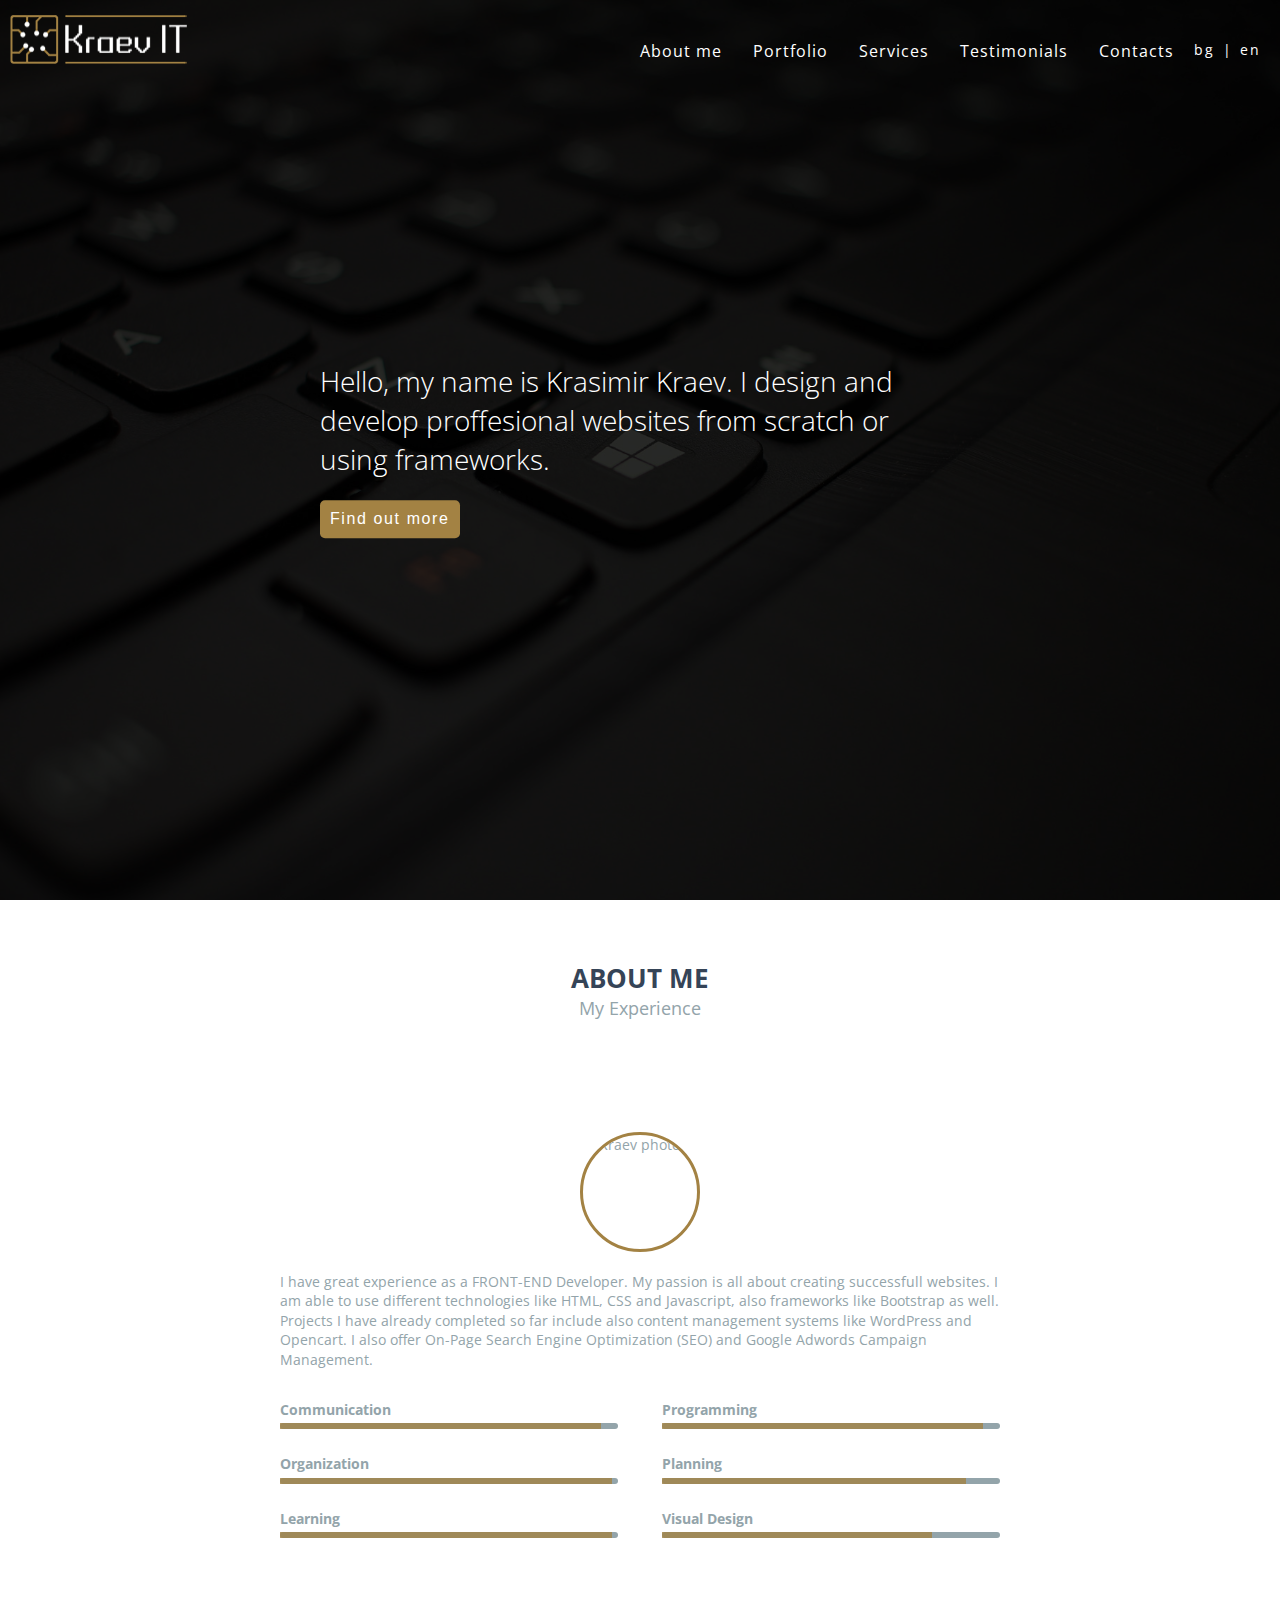
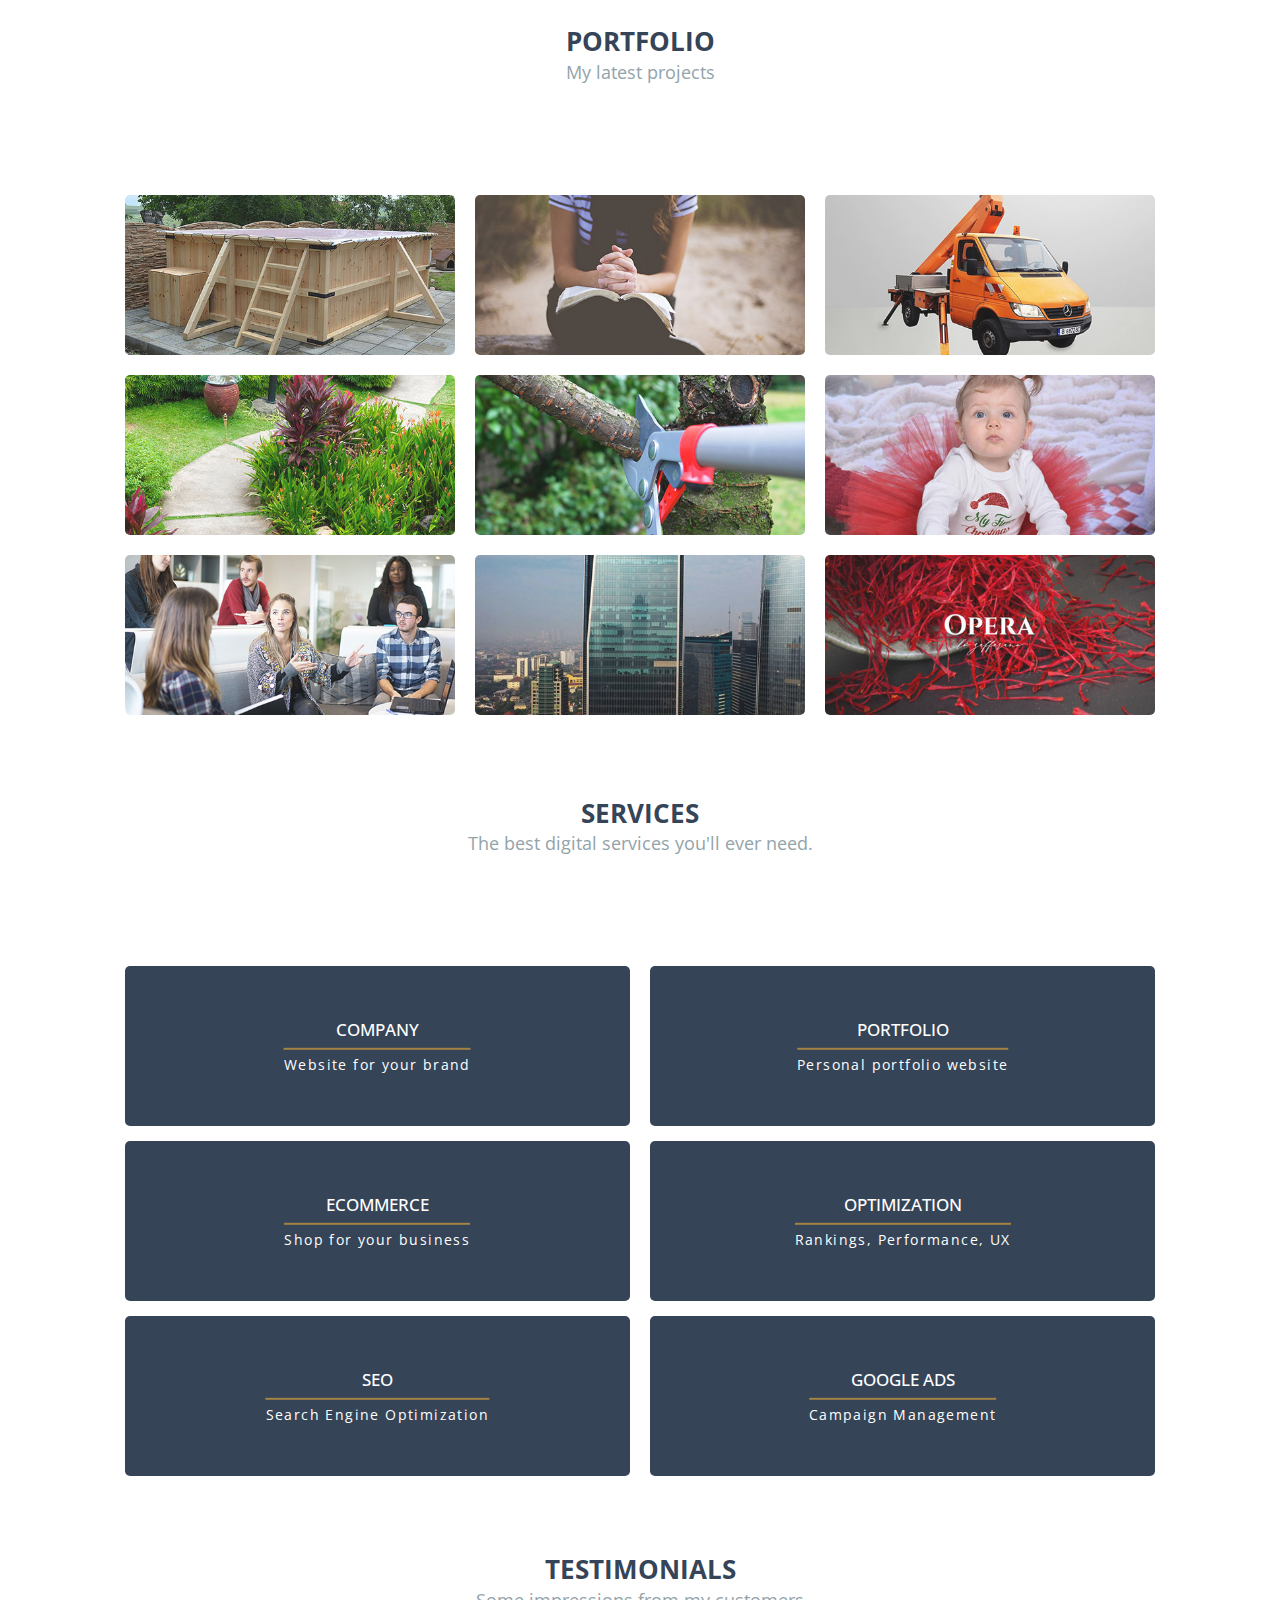
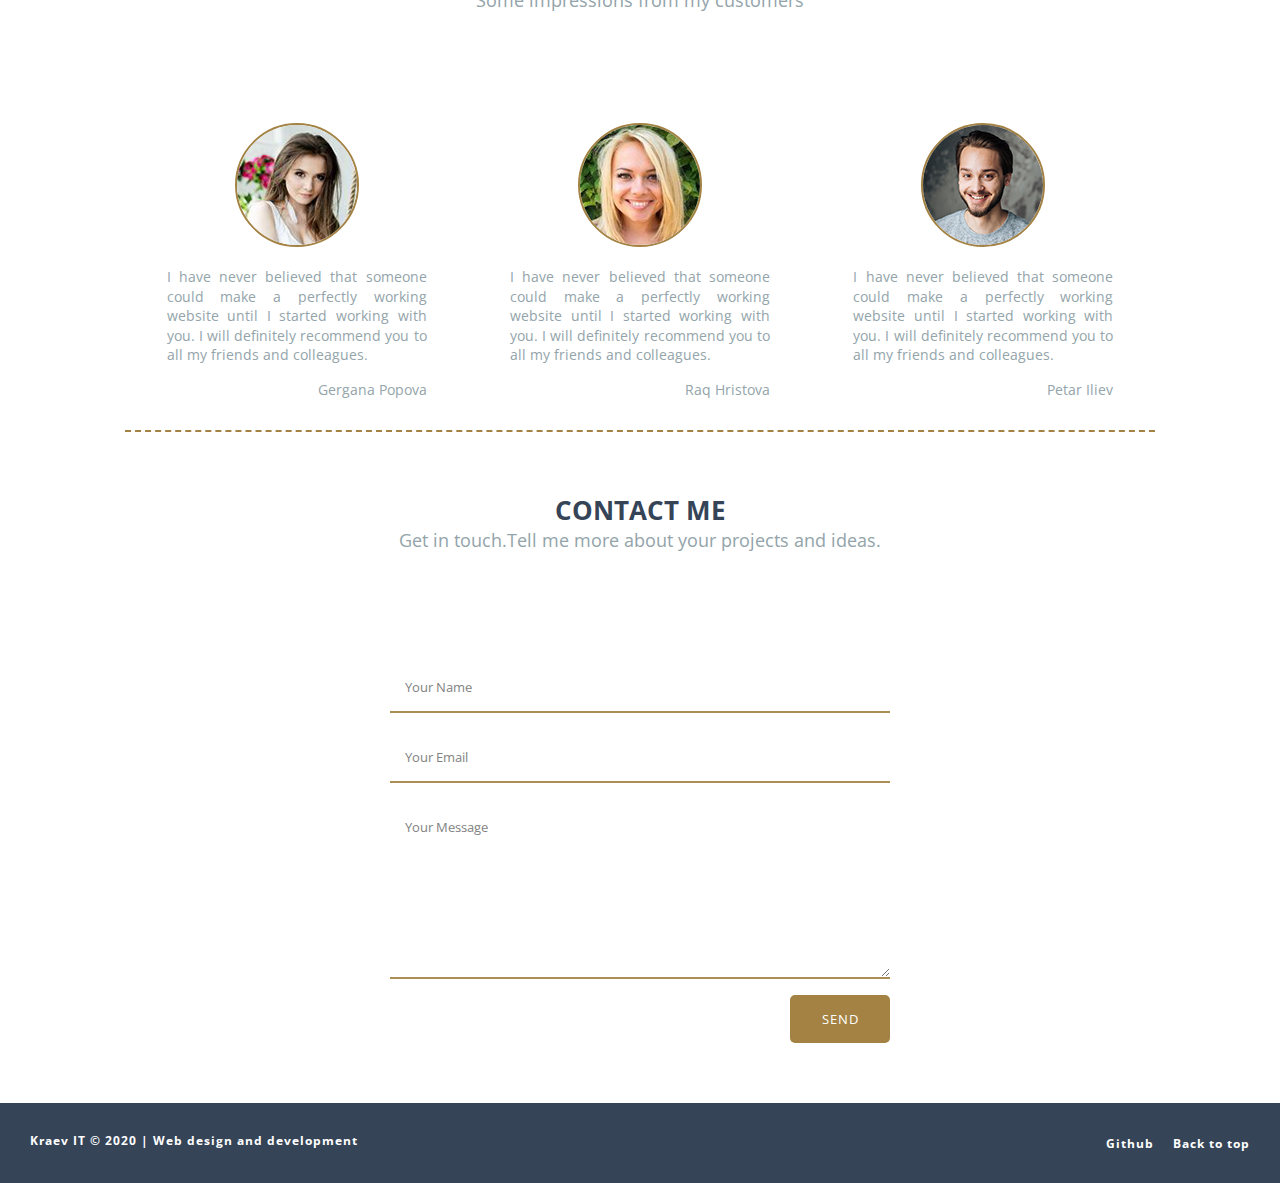
==== index.html @ d38c6132 "Init" ====
<!DOCTYPE html>
<html lang="en">
<head>

  <meta charset="utf-8">
  <meta name="viewport" content="width=device-width, initial-scale=1.0, shrink-to-fit=no">
  <meta http-equiv="x-ua-compatible" content="ie=edge">
  <title>Kraev IT | Portfolio</title>

  <!-- Favicon -->
  <link rel="shortcut icon" type="image/png" href="/favicon.png">
  <!-- <link rel="shortcut icon" type="image/png" href="https://kraevit.github.io/favicon.png"> -->

  <!-- External CSS -->
  <link rel="stylesheet" type="text/css" href="css/style.min.css">
  <link rel="stylesheet" type="text/css" href="css/responsive.min.css">

</head>
<body>
  
  <!-- Header / Hero -->
  <header class="hero">

    <!-- Overlay -->
    <div class="hero--overlay">
    
      <!-- Navigation Bar -->
      <nav class="navbar">

        <!-- Brand / Logo -->
        <a class="logo" href="/">
          <h1>Kraev IT</h1>
          <img src="img/kraev-it-logo.png" alt="kraev it logo">
        </a>

        <!-- Hamburger Button -->
        <div class="hamburger-btn" id="js-hamburger-btn">
          <span></span>
          <span></span>
          <span></span>
        </div>
    
        <!-- Navigation Menu -->
        <ul class="navbar__menu" id="js-menu">

          <li><a href="#about" class="navbar__link">About me</a></li>

          <li><a href="#portfolio" class="navbar__link">Portfolio</a></li>

          <li><a href="#services" class="navbar__link">Services</a></li>

          <li><a href="#testimonials" class="navbar__link">Testimonials</a></li>

          <li><a href="#contacts" class="navbar__link">Contacts</a></li>

          <li class="lang">

            <a href="#" class="lang__link">bg</a>

            <span class="separator">|</span>

            <a href="#" class="lang__link">en</a>

          </li>

        </ul>
      </div>
    </nav>
    
    <!-- Hero Content -->
    <div class="hero__content">

      <h2 class="hero__title">
        Hello, my name is Krasimir Kraev. I design and develop proffesional websites from scratch or using frameworks.
      </h2>

      <button type="button" class="hero__findout">Find out more</button>

    </div>
  </header>

  <div class="wrapper">
    
    <!-- About -->
    <main class="main">
      <section id="about">
        
        <header class="section__header">
          <h2 class="section__title">About me</h2>
          <h3 class="section__subtitle">My Experience</h3>
        </header>
        
        <!-- My Photo -->
        <img class="about__photo" src="https://placehold.it/120x120" alt="Kraev photo">
        
        <!-- Description -->
        <p class="about__description">I have great experience as a FRONT-END Developer. My passion is all about creating successfull websites. I am able to use different technologies like HTML, CSS and Javascript, also frameworks like Bootstrap as well. Projects I have already completed so far include also content management systems like WordPress and Opencart. I also offer On-Page Search Engine Optimization (SEO) and Google Adwords Campaign Management.</p>

        <!-- Skills -->
        <div class="skills-container">
          
          <!-- Communication -->
          <div class="skill">

            <h4 class="skill__title">Communication</h4>

            <div class="skill__bar">

              <span class="skill__bar--communication"></span>

            </div>

          </div>

          <!-- Programming -->
          <div class="skill clear-right-space">

            <h4 class="skill__title">Programming</h4>

            <div class="skill__bar">

              <span class="skill__bar--programming"></span>

            </div>

          </div>
          
          <!-- Organization -->
          <div class="skill">

            <h4 class="skill__title">Organization</h4>

            <div class="skill__bar">

              <span class="skill__bar--organization"></span>

            </div>

          </div>

          <!-- Planning -->
          <div class="skill clear-right-space">

            <h4 class="skill__title">Planning</h4>

            <div class="skill__bar">

              <span class="skill__bar--planning"></span>

            </div>

          </div>

          <!-- Learning -->
          <div class="skill">

            <h4 class="skill__title">Learning</h4>

            <div class="skill__bar">

              <span class="skill__bar--learning"></span>

            </div>

          </div>
          
          <!-- Visual Design -->
          <div class="skill clear-right-space">

            <h4 class="skill__title">Visual Design</h4>

            <div class="skill__bar">

              <span class="skill__bar--visual-design"></span>

            </div>

          </div>

        </div><!-- /.skills-container -->
      </section>
    </main>

    <!-- Portfolio Grid -->
    <section id="portfolio">
      
      <header class="section__header">
        <h2 class="section__title">Portfolio</h2>
        <h3 class="section__subtitle">My latest projects</h3>
      </header>

      <div class="projects-container flex-container">
        
        <!-- ParadisePools -->
        <div class="project">

          <a class="project__img project--paradise" href="#"></a>

          <p class="project__info">

            <span>Paradise-Pools <br> Ecommerce</span>

          </p>

        </div>

        <!-- Vqra-BG -->
        <div class="project">

          <a class="project__img project--vqra" href="#"></a>

          <p class="project__info">

            <span>Vqra-bg <br> Blog</span>

          </p>

        </div>

        <!-- Avtovishkapodnaem -->
        <div class="project">

          <a class="project__img project--vishka" href="#"></a>

          <p class="project__info">

            <span>Avtovishkapodnaem <br> Company Site</span>

          </p>

        </div>

        <!-- Landscaping-BG -->
        <div class="project">

          <a class="project__img project--landscaping" href="#"></a>

          <p class="project__info">

            <span>Landscaping <br> Company Site</span>

          </p>

        </div>

        <!-- Rqzanenadurveta-BG -->
        <div class="project">

          <a class="project__img project--rqzanenadurveta" href="#"></a>

          <p class="project__info">

            <span>Rqzanenadurveta <br> Company Site</span>

          </p>

        </div>

        <!-- Cutefriendsbg.COM -->
        <div class="project">

          <a class="project__img project--cutefriendsbg" href="#"></a>

          <p class="project__info">

            <span>Cute-Friends <br> Ecommerce</span>

          </p>

        </div>

        <!-- Petranova-LAW -->
        <div class="project">

          <a class="project__img project--petranovalaw" href="#"></a>

          <p class="project__info">

            <span>PetranovaLaw <br> Portfolio</span>

          </p>

        </div>

        <!-- Webnavigator -->
        <div class="project">

          <a class="project__img project--webnavigator" href="#"></a>

          <p class="project__info">

            <span>Webnavigator <br> Company Site</span>

          </p>

        </div>

        <!-- Operalozafferano -->
        <div class="project">

          <a class="project__img project--opera" href="#"></a>

          <p class="project__info">

            <span>Operalozafferano <br> Portfolio</span>

          </p>

        </div>

      </div>
    </section>

    <!-- Services -->
    <section class="services" id="services">
      
      <header class="section__header">
        <h2 class="section__title">Services</h2>
        <h3 class="section__subtitle">The best digital services you'll ever need.</h3>
      </header>

      <div class="services-container flex-container">

        <!-- Company Site -->
        <figure class="service">
          <figcaption>
            <h4 class="service__title">Company</h4>
            <p class="service__description">Website for your brand</p>
          </figcaption>
        </figure>

        <!-- Portfolio Site -->
        <figure class="service">
          <figcaption>
            <h4 class="service__title">Portfolio</h4>
            <p class="service__description">Personal portfolio website</p>
          </figcaption>
        </figure>

        <!-- Online Shop -->
        <figure class="service">
          <figcaption>
            <h4 class="service__title">Ecommerce</h4>
            <p class="service__description">Shop for your business</p>
          </figcaption>
        </figure>

        <!-- Website Audit -->
        <figure class="service">
          <figcaption>
            <h4 class="service__title">Optimization</h4>
            <p class="service__description">Rankings, Performance, UX</p>
          </figcaption>
        </figure>

        <!-- SEO -->
        <figure class="service">
          <figcaption>
            <h4 class="service__title">SEO</h4>
            <p class="service__description">Search Engine Optimization</p>
          </figcaption>
        </figure>

        <!-- Google Ads Management -->
        <figure class="service">
          <figcaption>
            <h4 class="service__title">Google Ads</h4>
            <p class="service__description">Campaign Management</p>
          </figcaption>
        </figure>
      </div>
    </section>

    <!-- Testimonials -->
    <section id="testimonials">
      
      <header class="section__header">
        <h2 class="section__title">Testimonials</h2>
        <h3 class="section__subtitle">Some impressions from my customers</h3>
      </header>

      <div class="testimonials-container">
        <div class="testimonial">
          <img class="testimonial__img" src="img/clients/geri.png" alt="">
          <p class="testimonial__comment">I have never believed that someone could make a perfectly working website until I started working with you. I will definitely recommend you to all my friends and colleagues.</p>
          <span class="testimonial__author">Gergana Popova</span>
        </div>

        <div class="testimonial">
          <img class="testimonial__img" src="img/clients/raq.png" alt="">
          <p class="testimonial__comment">I have never believed that someone could make a perfectly working website until I started working with you. I will definitely recommend you to all my friends and colleagues.</p>
          <span class="testimonial__author">Raq Hristova</span>
        </div>

        <div class="testimonial">
          <img class="testimonial__img" src="img/clients/petar.png" alt="">
          <p class="testimonial__comment">I have never believed that someone could make a perfectly working website until I started working with you. I will definitely recommend you to all my friends and colleagues.</p>
          <span class="testimonial__author">Petar Iliev</span>
        </div>
      </div>
    </section>

    <!-- Contacts -->
    <section id="contacts">
      
      <header class="section__header">
        <h2 class="section__title">Contact ME</h2>
        <h3 class="section__subtitle">Get in touch.Tell me more about your projects and ideas.</h3>
      </header>

      <form action="#" class="contact__form">
        
        <input type="text" name="Name" placeholder="Your Name">
        <input type="email" name="Email" placeholder="Your Email">
        <textarea name="Message" placeholder="Your Message" cols="10" rows="8"></textarea>
        <input type="submit" name="Submit" value="Send">

      </form>
    </section>
  </div><!-- /.wrapper -->

  <!-- Footer -->
  <footer class="footer flex-container">

    <h5 class="footer__copy">
      Kraev IT &copy; 2020 | Web design and development
    </h5>

    <!-- Social Links -->
    <div class="footer__social">
      <a href="https://github.com/kraevit/" target="_blank" class="footer__link">Github</a>
      <a href="#" class="footer__link">Back to top</a>
    </div>
  </footer>

  <!-- External Javascript -->
  <script src="js/navbar.js"></script>
</body>
</html>
---- css/style.min.css ----
@import url(https://fonts.googleapis.com/css2?family=Open+Sans:wght@300;400;600&display=swap);:root{--primary-color:#354457;--secondary-color:#A38243;--text-color:#93a4aa;--body-font:'Open Sans',sans-serif;--radius:5px}*,:after,:before{margin:0;padding:0;box-sizing:border-box}html{font-size:62.5%;scroll-behavior:smooth}body{font-family:var(--body-font);font-size:14px;font-size:1.4rem;line-height:1.4;color:var(--text-color)}.wrapper{max-width:1200px;margin:0 auto;padding:0 15px}.flex-container{display:flex;flex-wrap:wrap;justify-content:space-between}.section__header{text-align:center;padding:50px 0 70px 0}.section__title{font-size:26px;font-size:2.6rem;text-transform:uppercase;color:var(--primary-color)}.section__subtitle{font-size:18px;font-size:1.8rem;font-weight:400;color:var(--text-color)}header.hero{position:relative;background-color:var(--primary-color)}.hero__content{display:none}.hero__title{font-size:28px;font-size:2.8rem;font-weight:300}.hero__findout{font-size:16px;font-size:1.6rem;letter-spacing:.1em;color:#fff;background-color:var(--secondary-color);margin-top:20px;padding:10px;outline:0;border:none;border-radius:var(--radius);cursor:pointer}.navbar{padding:0 5px}.logo h1{position:relative;top:-99999px;height:0}.logo img{width:180px;height:49px;display:block;margin-top:10px;margin-bottom:10px;margin-left:auto;margin-right:auto}.navbar__menu{padding-bottom:5px}.navbar__link{text-align:center;margin-bottom:10px}.lang__link,.navbar__link{font-size:14px;font-size:1.4rem;font-weight:400;color:#fff;text-decoration:none;letter-spacing:.1em;transition:background-color .1s ease-in-out}.lang__link{font-family:var(--body-font)}.lang__link:hover{text-decoration:underline}.lang{display:none}.separator{color:#fff}.navbar__link{display:block}.about__photo{display:block;margin-left:auto;margin-right:auto;width:120px;height:120px;border:3px solid var(--secondary-color);border-radius:100%}.about__description{max-width:720px;margin:20px auto}.skill{margin-bottom:15px}.skills-container{max-width:720px;margin:0 auto}.skill__title{margin-bottom:4px}.skill__bar{min-height:6px;background-color:var(--text-color);border-radius:var(--radius)}.skill__bar span{display:block;height:6px;background-color:var(--secondary-color);opacity:.8}.clear-right-space{margin-right:0}.skill__bar--communication{width:95%}.skill__bar--programming{width:95%}.skill__bar--organization{width:98%}.skill__bar--planning{width:90%}.skill__bar--learning{width:98%}.skill__bar--visual-design{width:80%}.services{max-width:1030px;margin:0 auto}.service{background-color:var(--primary-color);color:#fff;text-align:center;border-radius:var(--radius);margin-bottom:15px;height:160px;position:relative;flex-basis:100%}.service figcaption{position:absolute;top:50%;left:50%;transform:translate(-50%,-50%)}.service:last-child{margin-bottom:0}.service__title{text-transform:uppercase;font-size:17px;font-size:1.7rem;font-weight:500;border-bottom:2px solid var(--secondary-color);margin:0 auto;padding-bottom:6px}.service__description{margin-top:5px;letter-spacing:.1em}.projects-container{max-width:1030px;margin:0 auto}.project{color:#fff;margin-bottom:20px;flex-basis:100%;position:relative;cursor:pointer}.project__info{background-color:var(--secondary-color);position:absolute;top:0;right:0;bottom:0;left:0;opacity:.9;display:none;border-radius:var(--radius)}.project:hover .project__info{display:block}.project__info span{display:inline-block;position:absolute;top:50%;left:50%;transform:translate(-50%,-50%);text-align:center;font-size:16px;font-size:1.6rem;font-weight:600;letter-spacing:1px}@media only screen and (min-width:768px){.project{flex-basis:49%}}@media only screen and (min-width:1024px){.project{flex-basis:315px}}@media only screen and (min-width:1200px){.project{flex-basis:330px}}.project__img{display:block;height:160px;background-size:cover;background-repeat:no-repeat;background-position:center center;opacity:.9;border-radius:var(--radius)}.project--paradise{background-image:url(../img/projects/paradise.jpg)}.project--vqra{background-image:url(../img/projects/vqra.jpg)}.project--vishka{background-image:url(../img/projects/vishka.jpg)}.project--landscaping{background-image:url(../img/projects/landscaping.jpg)}.project--rqzanenadurveta{background-image:url(../img/projects/rqzane.jpg)}.project--cutefriendsbg{background-image:url(../img/projects/cutefriends.jpg)}.project--petranovalaw{background-image:url(../img/projects/petranovalaw.jpg)}.project--webnavigator{background-image:url(../img/projects/webnavigator.jpg)}.project--opera{background-image:url(../img/projects/operalozafferano.jpg)}.testimonials-container{max-width:1030px;margin:0 auto;text-align:justify}.testimonial{margin-bottom:30px}.testimonial__img{display:block;margin-left:auto;margin-right:auto;border-radius:100%;border:2px solid var(--secondary-color)}.testimonial__comment{max-width:260px;margin:20px auto 15px auto}.testimonial__author{display:block;max-width:260px;margin:auto;text-align:right}.contact__form{min-height:380px;max-width:500px;margin:0 auto;position:relative}.contact__form input[type=email],.contact__form input[type=text],.contact__form textarea{display:block;width:100%;font-family:inherit;color:var(--secondary-color);padding:15px;border-bottom:2px solid var(--secondary-color);border-top:transparent;border-right:transparent;border-left:transparent;outline:0;margin-bottom:20px;opacity:.9;transition:opacity .2s ease-in}.contact__form input:focus,.contact__form textarea:focus{opacity:1}.contact__form input[type=submit]{padding:15px;position:absolute;right:0;bottom:0;font-family:inherit;background-color:var(--secondary-color);color:#fff;border:none;outline:0;width:100px;border-radius:var(--radius);cursor:pointer;text-transform:uppercase;letter-spacing:1px}.footer{background-color:var(--primary-color);color:#fff;padding:30px;margin-top:60px}.footer__copy{font-size:12px;font-size:1.2rem;letter-spacing:1px}.footer__link{color:#fff;text-decoration:none;font-size:12px;font-size:1.2rem;display:inline-block;margin-left:15px;font-weight:700;letter-spacing:1px}.footer__link:hover{text-decoration:underline}::-webkit-scrollbar{width:12px}::-webkit-scrollbar-track{-webkit-box-shadow:inset 0 0 6px rgba(147,164,170,.3);border-radius:10px}::-webkit-scrollbar-thumb{border-radius:10px;-webkit-box-shadow:inset 0 0 6px rgba(0,0,0,.5)}
---- css/responsive.min.css ----
@media only screen and (min-width:768px){.logo{display:inline-block}.logo img{margin-top:15px;margin-bottom:0;margin-left:10px}.hamburger-btn{position:absolute;width:35px;top:25px;right:10px;cursor:pointer}.hamburger-btn span{display:block;background-color:var(--secondary-color);height:3px;margin-bottom:5px;font-size:0}.hero{min-height:100vh;background-color:var(--accent-color);background-image:url(../img/hero.jpg);background-size:cover;background-repeat:no-repeat;background-position:center center}.hero__content{display:block;position:absolute;top:50%;left:50%;transform:translate(-50%,-50%);color:#fff;font-size:28px;font-size:2.8rem;font-weight:300}.hero--overlay{min-height:100vh;background-color:#000;background-color:rgba(0,0,0,.8)}.navbar{padding:0}.navbar__menu{display:none;padding-bottom:0;position:absolute;top:75px;width:100%;z-index:99999;background-color:var(--primary-color)}.navbar__link{background:var(--accent-color);padding-bottom:15px;padding-top:10px;margin:0}.navbar__link:hover{background-color:var(--secondary-color)}.lang{display:none}.navbar--active{display:block}.skills-container{display:flex;flex-wrap:wrap;justify-content:space-between;margin-top:30px}.skill{flex-basis:47%;margin:0 0 25px 0}.service{flex-basis:49%}}@media only screen and (min-width:1024px){.testimonials-container{border-bottom:2px dashed var(--secondary-color);max-width:1030px;margin:0 auto;display:flex;flex-direction:row;flex-wrap:wrap;justify-content:space-between;text-align:justify}.testimonial{flex:1}}@media only screen and (min-width:1200px){.section__header{padding:60px 0 110px 0}.navbar{height:80px}.hamburger-btn{display:none}.navbar__menu{display:block;background-color:transparent;display:flex;position:absolute;top:30px;right:15px;width:50%;justify-content:space-between}.navbar__menu li{display:inline-block}.navbar__link{background-color:transparent;padding:10px 15px;border-radius:var(--radius);font-size:16px;font-size:1.6rem;letter-spacing:1px}.lang__link{display:inline-block;padding:10px 5px}}
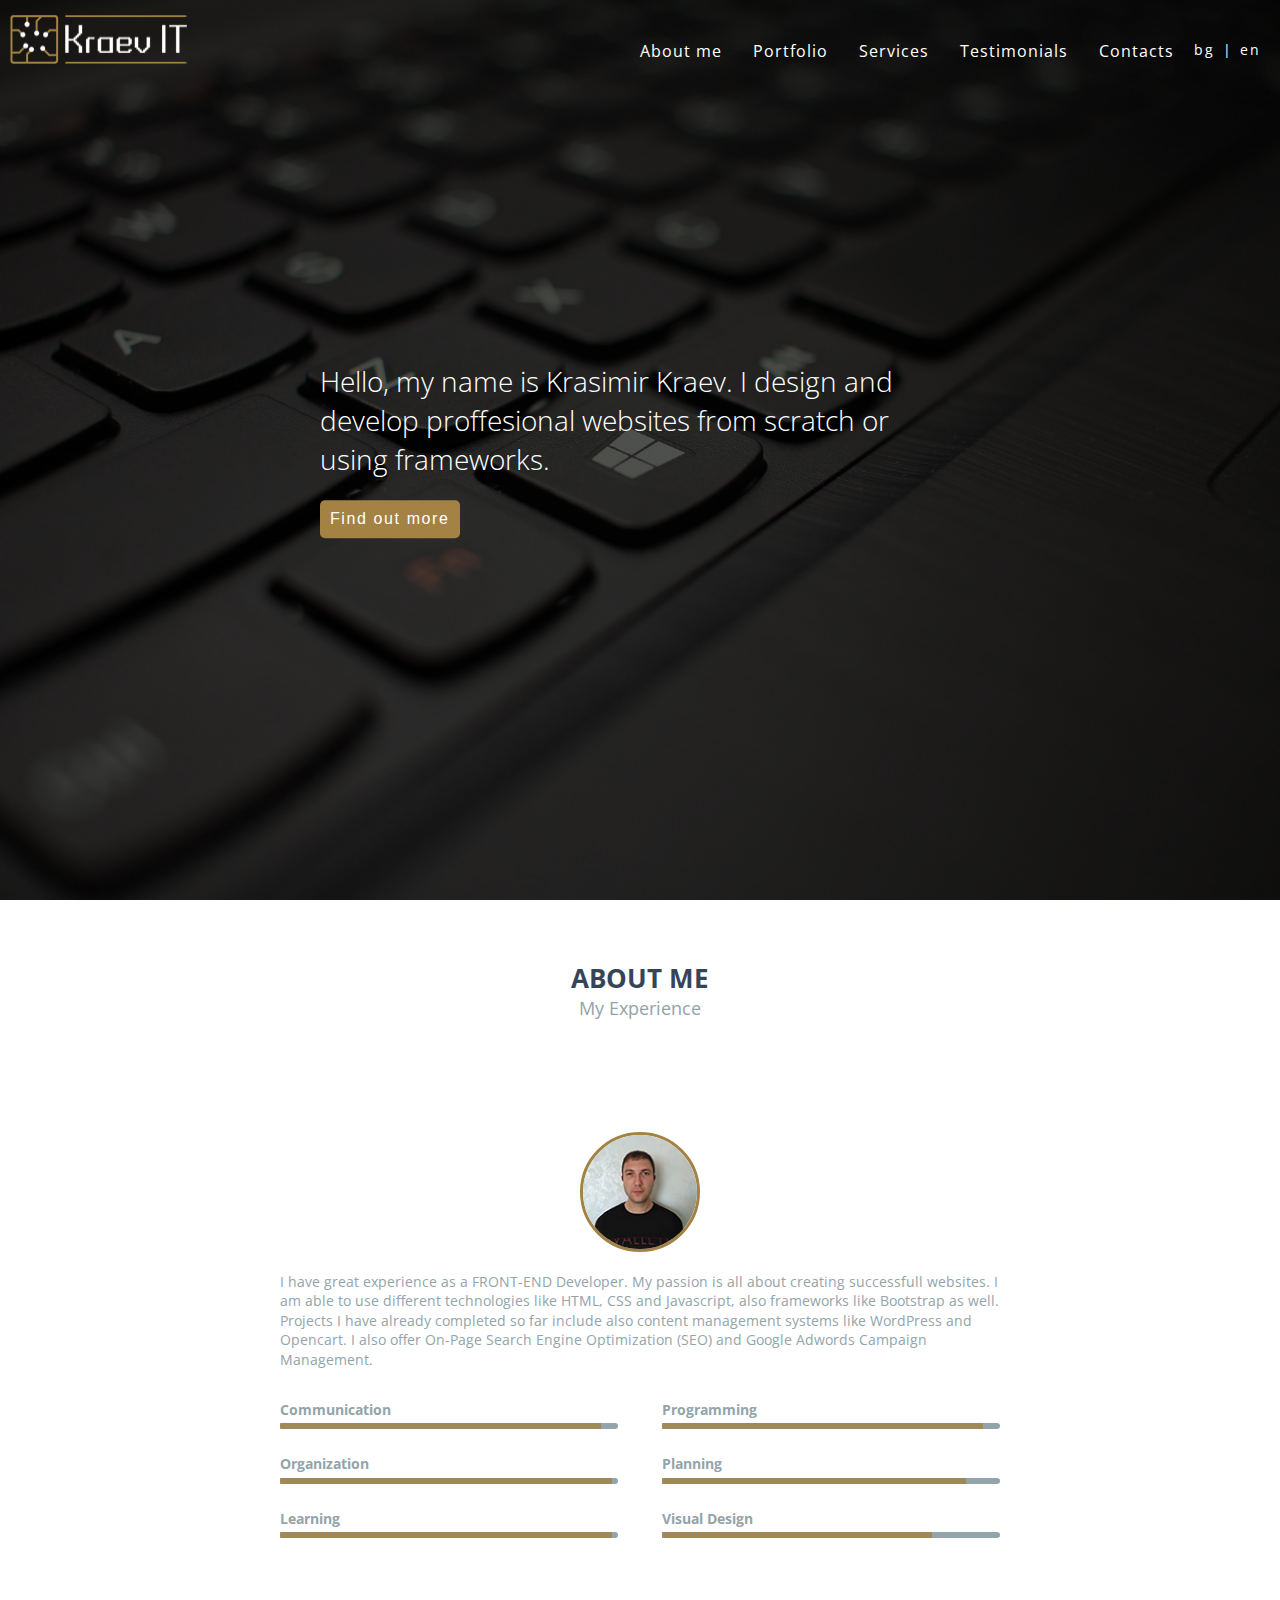
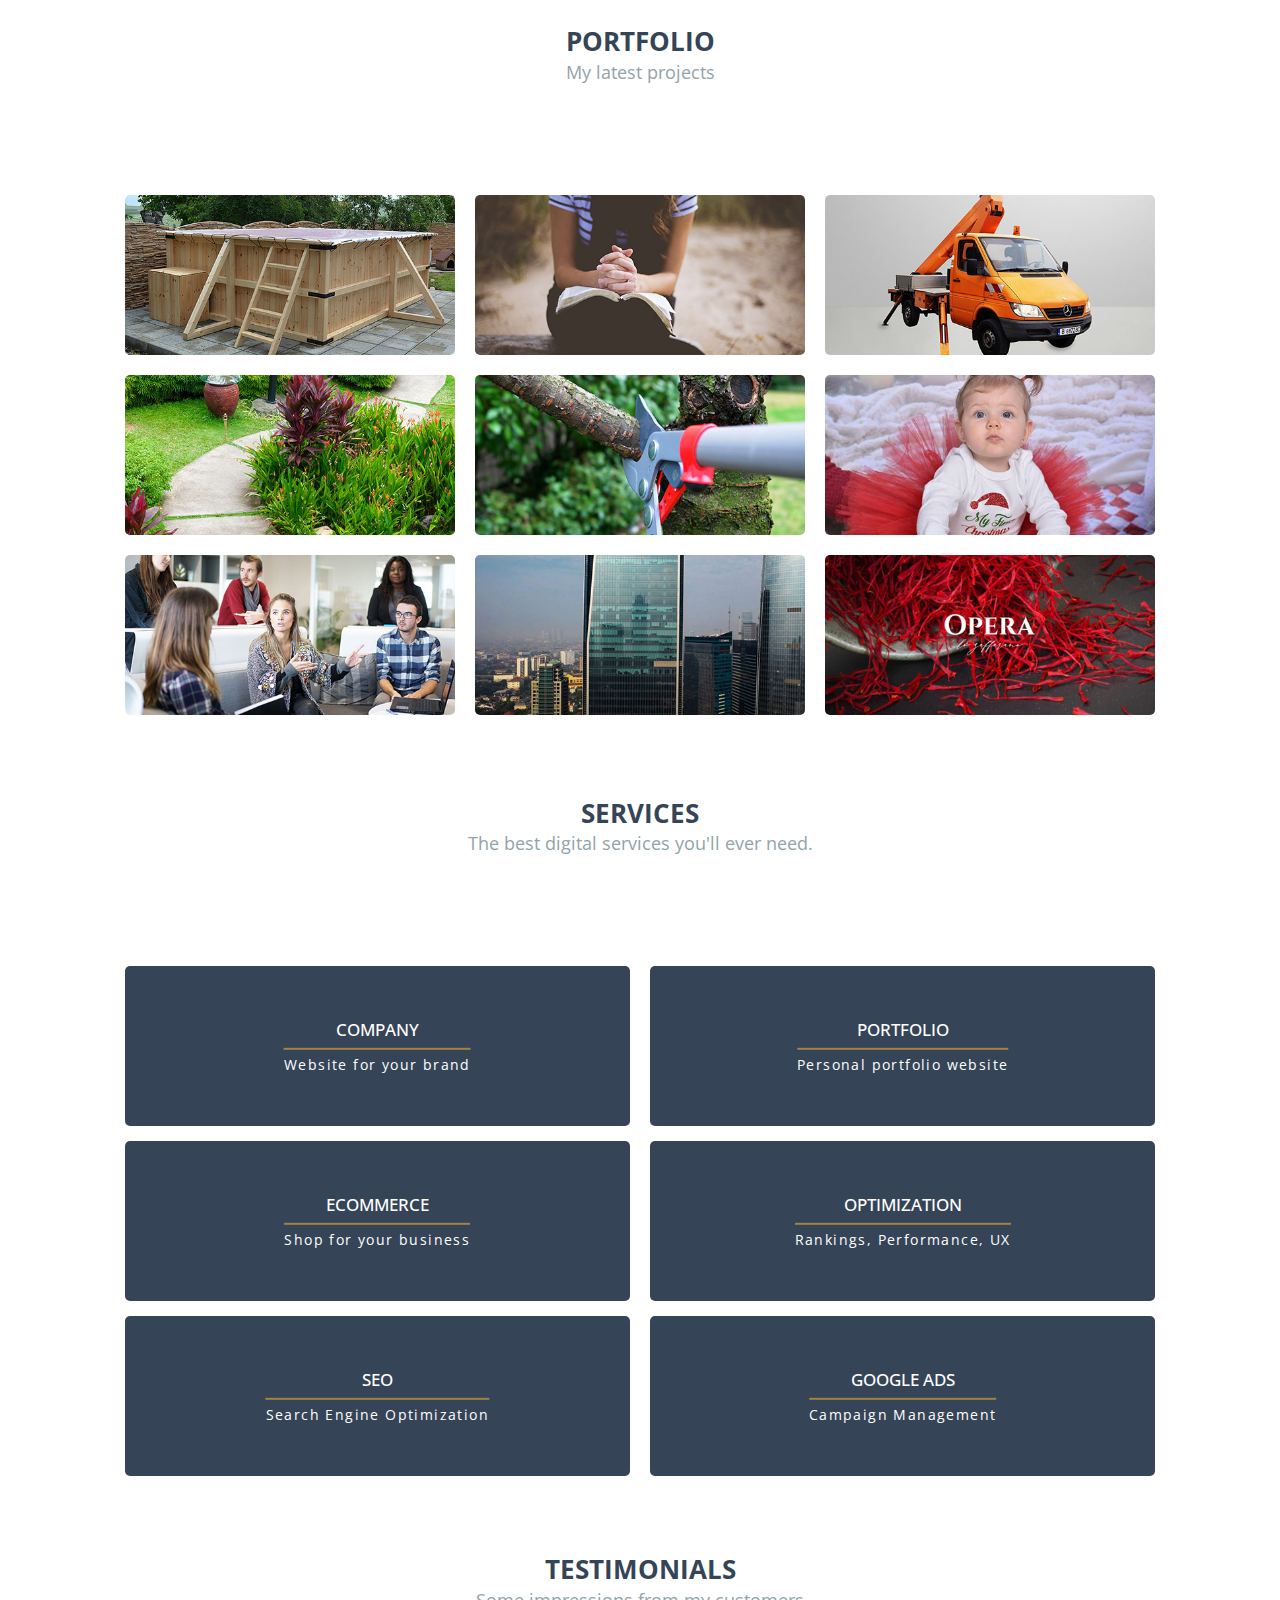
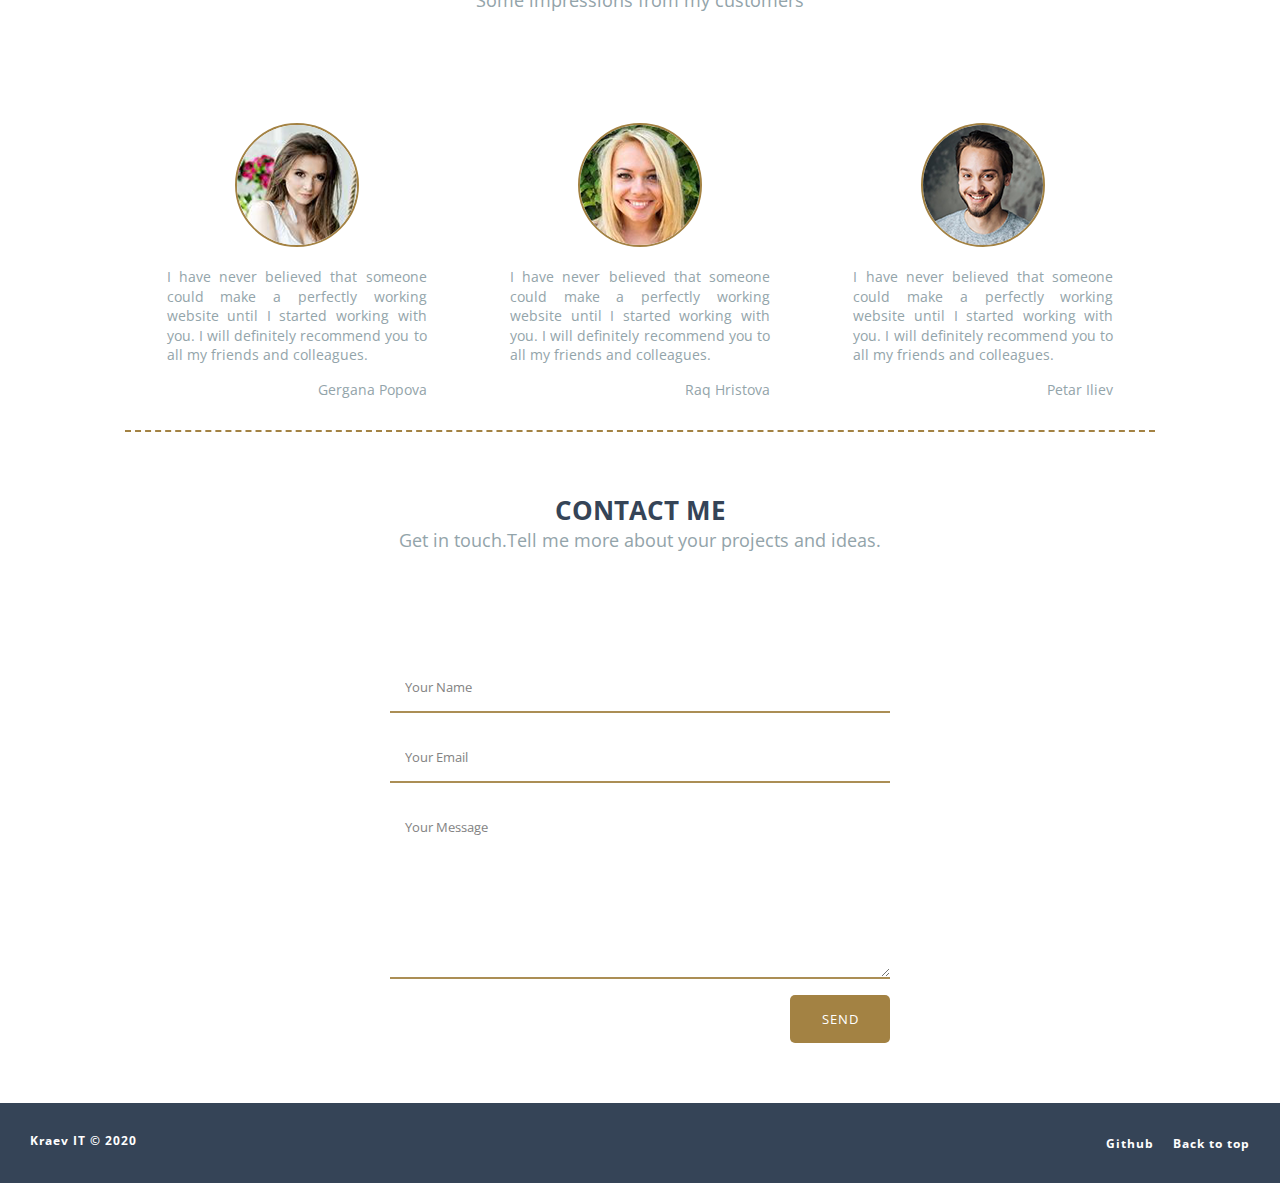
==== commit 69cdfb99: "Init" ====
--- a/index.html
+++ b/index.html
@@ -12,8 +12,8 @@
   <!-- <link rel="shortcut icon" type="image/png" href="https://kraevit.github.io/favicon.png"> -->
 
   <!-- External CSS -->
-  <link rel="stylesheet" type="text/css" href="css/style.min.css">
-  <link rel="stylesheet" type="text/css" href="css/responsive.min.css">
+  <link rel="stylesheet" type="text/css" href="css/style.css">
+  <link rel="stylesheet" type="text/css" href="css/responsive.css">
 
 </head>
 <body>
@@ -55,11 +55,11 @@
 
           <li class="lang">
 
-            <a href="#" class="lang__link">bg</a>
+            <a href="/lang/bg/index.html" class="lang__link">bg</a>
 
             <span class="separator">|</span>
 
-            <a href="#" class="lang__link">en</a>
+            <a href="/" class="lang__link">en</a>
 
           </li>
 
@@ -74,7 +74,7 @@
         Hello, my name is Krasimir Kraev. I design and develop proffesional websites from scratch or using frameworks.
       </h2>
 
-      <button type="button" class="hero__findout">Find out more</button>
+      <button type="button" class="hero__findout" onclick="window.location.href='#about'">Find out more</button>
 
     </div>
   </header>
@@ -91,7 +91,7 @@
         </header>
         
         <!-- My Photo -->
-        <img class="about__photo" src="https://placehold.it/120x120" alt="Kraev photo">
+        <img class="about__photo" src="img/photo.png" alt="Kraev photo">
         
         <!-- Description -->
         <p class="about__description">I have great experience as a FRONT-END Developer. My passion is all about creating successfull websites. I am able to use different technologies like HTML, CSS and Javascript, also frameworks like Bootstrap as well. Projects I have already completed so far include also content management systems like WordPress and Opencart. I also offer On-Page Search Engine Optimization (SEO) and Google Adwords Campaign Management.</p>
@@ -190,122 +190,68 @@
       </header>
 
       <div class="projects-container flex-container">
-        
+
         <!-- ParadisePools -->
-        <div class="project">
-
-          <a class="project__img project--paradise" href="#"></a>
-
-          <p class="project__info">
-
-            <span>Paradise-Pools <br> Ecommerce</span>
-
-          </p>
-
+        <div class="project project--paradise">
+          <a class="project__link" href="https://paradisepools.bg/" target="_blank">
+            <span class="project__name">Paradise-Pools <br> Ecommerce</span>
+          </a>
         </div>
 
         <!-- Vqra-BG -->
-        <div class="project">
-
-          <a class="project__img project--vqra" href="#"></a>
-
-          <p class="project__info">
-
-            <span>Vqra-bg <br> Blog</span>
-
-          </p>
-
+        <div class="project project--vqra">
+          <a class="project__link" href="https://vqra.bg/" target="_blank">
+            <span class="project__name">Vqra-bg <br> Blog</span>
+          </a>
         </div>
 
         <!-- Avtovishkapodnaem -->
-        <div class="project">
-
-          <a class="project__img project--vishka" href="#"></a>
-
-          <p class="project__info">
-
-            <span>Avtovishkapodnaem <br> Company Site</span>
-
-          </p>
-
+        <div class="project project--vishka">
+          <a class="project__link" href="http://avtovishkapodnaem.bg/" target="_blank">
+            <span class="project__name">Avtovishkapodnaem <br> Company Site</span>
+          </a>
         </div>
 
         <!-- Landscaping-BG -->
-        <div class="project">
-
-          <a class="project__img project--landscaping" href="#"></a>
-
-          <p class="project__info">
-
-            <span>Landscaping <br> Company Site</span>
-
-          </p>
-
+        <div class="project project--landscaping">
+          <a class="project__link" href="https://landscaping.bg/" target="_blank">
+            <span class="project__name">Landscaping <br> Company Site</span>
+          </a>
         </div>
 
         <!-- Rqzanenadurveta-BG -->
-        <div class="project">
-
-          <a class="project__img project--rqzanenadurveta" href="#"></a>
-
-          <p class="project__info">
-
-            <span>Rqzanenadurveta <br> Company Site</span>
-
-          </p>
-
+        <div class="project project--rqzanenadurveta">
+          <a class="project__link" href="https://rqzanenadurveta.bg/" target="_blank">
+            <span class="project__name">Rqzanenadurveta <br> Company Site</span>
+          </a>
         </div>
 
         <!-- Cutefriendsbg.COM -->
-        <div class="project">
-
-          <a class="project__img project--cutefriendsbg" href="#"></a>
-
-          <p class="project__info">
-
-            <span>Cute-Friends <br> Ecommerce</span>
-
-          </p>
-
+        <div class="project project--cutefriendsbg">
+          <a class="project__link" href="https://cutefriendsbg.com/" target="_blank">
+            <span class="project__name">Cute-Friends <br> Ecommerce</span>
+          </a>
         </div>
 
         <!-- Petranova-LAW -->
-        <div class="project">
-
-          <a class="project__img project--petranovalaw" href="#"></a>
-
-          <p class="project__info">
-
-            <span>PetranovaLaw <br> Portfolio</span>
-
-          </p>
-
+        <div class="project project--petranovalaw">
+          <a class="project__link" href="https://petranovalaw.com/" target="blank">
+            <span class="project__name">PetranovaLaw <br> Portfolio</span>
+          </a>
         </div>
 
         <!-- Webnavigator -->
-        <div class="project">
-
-          <a class="project__img project--webnavigator" href="#"></a>
-
-          <p class="project__info">
-
-            <span>Webnavigator <br> Company Site</span>
-
-          </p>
-
+        <div class="project project--webnavigator">
+          <a class="project__link" href="https://webnavigator.bg/" target="_blank">
+            <span class="project__name">Webnavigator <br> Company Site</span>
+          </a>
         </div>
 
         <!-- Operalozafferano -->
-        <div class="project">
-
-          <a class="project__img project--opera" href="#"></a>
-
-          <p class="project__info">
-
-            <span>Operalozafferano <br> Portfolio</span>
-
-          </p>
-
+        <div class="project project--opera">
+          <a class="project__link" href="https://operalozaffeno.com/" target="_bkank">
+            <span class="project__name">Operalozafferano <br> Portfolio</span>
+          </a>
         </div>
 
       </div>
@@ -408,12 +354,15 @@
         <h3 class="section__subtitle">Get in touch.Tell me more about your projects and ideas.</h3>
       </header>
 
-      <form action="#" class="contact__form">
+      <form action="#" class="contact__form" method="post">
         
-        <input type="text" name="Name" placeholder="Your Name">
-        <input type="email" name="Email" placeholder="Your Email">
-        <textarea name="Message" placeholder="Your Message" cols="10" rows="8"></textarea>
-        <input type="submit" name="Submit" value="Send">
+        <input type="text" name="name" placeholder="Your Name" required>
+
+        <input type="email" name="email" placeholder="Your Email" required>
+
+        <textarea name="message" placeholder="Your Message" cols="10" rows="8" required></textarea>
+
+        <input type="submit" name="submit" value="Send">
 
       </form>
     </section>
@@ -423,7 +372,7 @@
   <footer class="footer flex-container">
 
     <h5 class="footer__copy">
-      Kraev IT &copy; 2020 | Web design and development
+      Kraev IT &copy; 2020
     </h5>
 
     <!-- Social Links -->
--- a/css/style.css
+++ b/css/style.css
@@ -0,0 +1,500 @@
+/* 
+
+Table of contents:
+
+  1.0 Variables
+  2.0 Base Styles
+  3.0 Header
+  4.0 About
+  5.0 Services
+  6.0 Portfolio
+  7.0 Testimonials
+  8.0 Contact
+  9.0 Footer
+  10.0 Resonsive - Separate File
+  11.0 ScrollBar
+
+*/
+
+/* Fonts  */
+@import url('https://fonts.googleapis.com/css2?family=Open+Sans:wght@300;400;600&display=swap');
+
+/*1.0 Variables*/
+:root {
+  --primary-color: #354457;
+  --secondary-color: #A38243;
+  --text-color: #93a4aa;
+  --body-font: 'Open Sans', sans-serif;
+  --radius: 5px;
+}
+
+/*2.0 Base Styles*/
+*,
+*:before,
+*:after {
+  margin: 0;
+  padding: 0;
+  box-sizing: border-box;
+}
+
+html {
+  font-size: 62.5%;
+  scroll-behavior: smooth;
+}
+
+body {
+  font-family: var(--body-font);
+  font-size: 14px;
+  font-size: 1.4rem;
+  line-height: 1.4;
+  color: var(--text-color);
+}
+
+.wrapper {
+  max-width: 1200px;
+  margin: 0 auto;
+  padding: 0 15px;
+}
+
+.flex-container {
+  display: flex;
+  flex-wrap: wrap;
+  justify-content: space-between;
+}
+
+.section__header {
+  text-align: center;
+  padding: 50px 0 70px 0;
+}
+
+.section__title {
+  font-size: 26px;
+  font-size: 2.6rem;
+  text-transform: uppercase;
+  color: var(--primary-color);
+}
+
+.section__subtitle {
+  font-size: 18px;
+  font-size: 1.8rem;
+  font-weight: 400;
+  color: var(--text-color);
+}
+
+/* 3.0 Header */
+header.hero {
+  position: relative;
+  background-color: var(--primary-color);
+}
+
+.hero__content {
+  display: none;
+}
+
+.hero__title {
+  font-size: 28px;
+  font-size: 2.8rem;
+  font-weight: 300;
+}
+
+.hero__findout {
+  font-size: 16px;
+  font-size: 1.6rem;
+  letter-spacing: .1em;
+  color: #fff;
+  background-color: var(--secondary-color);
+  margin-top: 20px;
+  padding: 10px;
+  outline: none;
+  border: none;
+  border-radius: var(--radius);
+  cursor: pointer;
+}
+
+/* Navbar */
+.navbar {
+  padding: 0 5px;
+}
+
+/* Logo */
+.logo h1 {
+  position: relative;
+  top: -99999px;
+  height: 0;
+}
+
+.logo img {
+  width: 180px;
+  height: 49px;
+  display: block;
+  margin-top: 10px;
+  margin-bottom: 10px;
+  margin-left: auto;
+  margin-right: auto;
+}
+
+/* Navbar Menu */
+.navbar__menu {
+  padding-bottom: 5px;
+}
+
+.navbar__link {
+  text-align: center;
+  margin-bottom: 10px;
+}
+
+.navbar__link, 
+.lang__link {
+  font-size: 14px;
+  font-size: 1.4rem;
+  font-weight: 400;
+  color: #fff;
+  text-decoration: none;
+  letter-spacing: 0.1em;
+  transition: background-color 0.1s ease-in-out;
+}
+
+.lang__link {
+  font-family: var(--body-font);
+}
+
+.lang__link:hover {
+  text-decoration: underline;
+}
+
+/*.navbar__menu li:last-child {
+  display: none;
+}*/
+.lang {
+  display: none;
+}
+
+.separator {
+  color: #fff;
+}
+
+.navbar__link {
+  display: block;
+}
+
+/*4.0 About*/
+.about__photo { 
+  display: block;
+  margin-left: auto;
+  margin-right: auto;
+  width: 120px;
+  height: 120px;
+  border: 3px solid var(--secondary-color);
+  border-radius: 100%;
+}
+
+.about__description {
+  max-width: 720px;
+  margin: 20px auto;
+}
+
+.skill {
+  margin-bottom: 15px;
+}
+
+.skills-container {
+  max-width: 720px;
+  margin: 0 auto;
+}
+
+
+.skill__title {
+  margin-bottom: 4px;
+}
+
+.skill__bar {
+  min-height: 6px;
+  background-color: var(--text-color);
+  border-radius: var(--radius);
+}
+
+.skill__bar span {
+  display: block;
+  height: 6px;
+  background-color: var(--secondary-color);
+  opacity: .8;
+}
+
+.clear-right-space {
+  margin-right: 0;
+}
+
+.skill__bar--communication { 
+  width: 95% 
+}
+
+.skill__bar--programming { 
+  width: 95%; 
+}
+
+.skill__bar--organization { 
+  width: 98%; 
+}
+
+.skill__bar--planning {
+ width: 90%; 
+}
+
+.skill__bar--learning { 
+  width: 98%; 
+}
+
+.skill__bar--visual-design {
+ width: 80%; 
+}
+
+/*5.0 Services*/
+.services {
+  max-width: 1030px;
+  margin: 0 auto;
+}
+
+.service {
+  background-color: var(--primary-color);
+  color: #fff;
+  text-align: center;
+  border-radius: var(--radius);
+  margin-bottom: 15px;
+  height: 160px;
+  position: relative;
+  flex-basis: 100%;
+}
+
+.service figcaption {
+  position: absolute;
+  top: 50%;
+  left: 50%;
+  transform: translate(-50%, -50%);
+}
+
+.service:last-child {
+  margin-bottom: 0;
+}
+
+
+.service__title {
+  text-transform: uppercase;
+  font-size: 17px;
+  font-size: 1.7rem;
+  font-weight: 500;
+  border-bottom: 2px solid var(--secondary-color);
+  margin: 0 auto;
+  padding-bottom: 6px;
+}
+
+.service__description {
+  margin-top: 5px;
+  letter-spacing: .1em;
+}
+
+/* 6.0 Portfolio */
+.projects-container {
+  max-width: 1030px;
+  margin: 0 auto;
+}
+
+.project {
+  color: #fff;
+  margin-bottom: 20px;
+  position: relative;
+  background-color: pink;
+  height: 160px;
+  border-radius: var(--radius);
+  transition: all .2s ease-in;
+  background-size: cover;
+  background-repeat: no-repeat;
+  background-position: center center;
+}
+
+.project__link {
+  background-color: rgba(0,0,0,.8);
+  display: block;
+  height: 100%;
+  background-color: var(--secondary-color);
+  opacity: 0.9;
+  border-radius: var(--radius);
+  display: none;
+  color: #fff;
+}
+
+.project__name {
+  position: absolute;
+  top: 50%;
+  left: 50%;
+  transform: translate(-50%, -50%);
+  text-align: center;
+  font-size: 16px;
+  font-size: 1.6rem;
+  font-weight: 600;
+  letter-spacing: 1px;
+}
+
+.project:hover .project__link {
+  display: block;
+}
+
+.project--paradise { 
+  background-image: url("../img/projects/paradise.jpg"); 
+}
+
+.project--vqra { 
+  background-image: url("../img/projects/vqra.jpg");
+}
+
+.project--vishka { 
+  background-image: url("../img/projects/vishka.jpg");
+}
+
+.project--landscaping { 
+  background-image: url("../img/projects/landscaping.jpg"); 
+}
+
+.project--rqzanenadurveta { 
+  background-image: url("../img/projects/rqzane.jpg"); 
+}
+
+.project--cutefriendsbg {
+ background-image: url("../img/projects/cutefriends.jpg"); 
+}
+
+.project--petranovalaw {
+ background-image: url("../img/projects/petranovalaw.jpg"); 
+}
+
+.project--webnavigator {
+ background-image: url("../img/projects/webnavigator.jpg"); 
+}
+
+.project--opera {
+ background-image: url("../img/projects/operalozafferano.jpg"); 
+}
+
+
+/*7.0 Testimonials*/
+.testimonials-container {
+  max-width: 1030px;
+  margin: 0 auto;
+  text-align: justify;
+}
+
+.testimonial {
+  margin-bottom: 30px;
+}
+
+.testimonial__img {
+  display: block;
+  margin-left: auto;
+  margin-right: auto;
+  border-radius: 100%;
+  border: 2px solid var(--secondary-color);
+}
+
+.testimonial__comment {
+  max-width: 260px;
+  margin: 20px auto 15px auto;
+}
+
+.testimonial__author {
+  display: block;
+  max-width: 260px;
+  margin: auto;
+  text-align: right;
+}
+
+/*8.0 Contact*/
+
+.contact__form {
+  min-height: 380px;
+  max-width: 500px;
+  margin: 0 auto;
+  position: relative;
+}
+
+.contact__form input[type="text"],
+.contact__form input[type="email"],
+.contact__form textarea {
+  display: block;
+  width: 100%;
+  font-family: inherit;
+  color: var(--secondary-color);
+  padding: 15px;
+  border-bottom: 2px solid var(--secondary-color);
+  border-top: transparent;
+  border-right: transparent;
+  border-left: transparent;
+  outline: none;
+  margin-bottom: 20px;
+  opacity: .9;
+  transition: opacity .2s ease-in;
+}
+
+.contact__form input:focus, .contact__form textarea:focus {
+  opacity: 1;
+}
+
+.contact__form input[type="submit"] {
+  padding: 15px;
+  position: absolute;
+  right: 0;
+  bottom: 0;
+  font-family: inherit;
+  background-color: var(--secondary-color);
+  color: #fff;
+  border: none;
+  outline: none;
+  width: 100px;
+  border-radius: var(--radius);
+  cursor: pointer;
+  text-transform: uppercase;
+  letter-spacing: 1px;
+}
+
+/*9.0 Footer*/
+.footer {
+  background-color: var(--primary-color);
+  color: #fff;
+  padding: 30px;
+  margin-top: 60px;
+}
+
+.footer__copy {
+  font-size: 12px;
+  font-size: 1.2rem;
+  letter-spacing: 1px;
+}
+
+.footer__link {
+  color: #fff;
+  text-decoration: none;
+  font-size: 12px;
+  font-size: 1.2rem;
+  display: inline-block;
+  margin-left: 15px;
+  font-weight: bold;
+  letter-spacing: 1px;
+} 
+
+.footer__link:hover {
+  text-decoration: underline;
+}
+
+/* 11.0 SCROLLBAR --WEBKIT ONLY */
+::-webkit-scrollbar {
+    width: 12px;
+}
+ 
+::-webkit-scrollbar-track {
+    -webkit-box-shadow: inset 0 0 6px rgba(147,164,170,0.3); 
+    border-radius: 10px;
+}
+ 
+::-webkit-scrollbar-thumb {
+    border-radius: 10px;
+    -webkit-box-shadow: inset 0 0 6px rgba(0,0,0,0.5); 
+}
+
--- a/css/responsive.css
+++ b/css/responsive.css
@@ -0,0 +1,191 @@
+/* 10.0 Resonsive */
+@media only screen and (min-width: 440px) {
+
+  /* Logo */
+  .logo {
+    display: inline-block;
+  }
+
+  .logo img {
+    margin-top: 15px;
+    margin-bottom: 0;
+    margin-left: 10px;
+  }
+
+  /* Hamburger Button */
+  .hamburger-btn {
+    position: absolute;
+    width: 35px;
+    top: 25px;
+    right: 10px;
+    cursor: pointer;
+  }
+
+  .hamburger-btn span {
+    display: block;
+    background-color: var(--secondary-color);
+    height: 3px;
+    margin-bottom: 5px;
+    font-size: 0; /* fixes empty space between 2 or more span tags */
+  }
+
+  /* Hero */
+  .hero {
+    min-height: 100vh;
+    background-color: var(--accent-color);
+    background-image: url("../img/hero.jpg");
+    background-size: cover;
+    background-repeat: no-repeat;
+    background-position: center center;
+  }
+
+  .hero__content {
+    display: block;
+    position: absolute;
+    top: 50%;
+    left: 50%;
+    transform: translate(-50%, -50%);
+    color: #fff;
+    font-size: 28px;
+    font-size: 2.8rem;
+    font-weight: 300;
+  }
+
+  .hero--overlay {
+    min-height: 100vh;
+    background-color: rgb(0, 0, 0);
+    background-color: rgba(0, 0, 0, .6);
+  }
+
+  /* Navbar Menu */
+  .navbar {
+    padding: 0;
+  }
+
+  .navbar__menu {
+    display: none;
+    padding-bottom: 0;
+    position: absolute;
+    top: 75px;
+    width: 100%;
+    z-index: 99999;
+    background-color: var(--primary-color);
+  }
+
+  .navbar__link {
+    background: var(--accent-color);
+    padding-bottom: 15px;
+    padding-top: 10px;
+    margin: 0;
+  }
+
+  .navbar__link:hover {
+    background-color: var(--secondary-color);
+  }
+
+  .lang {
+    display: none;
+  }
+
+  /* JS HELPERS FOR MENU TOGGLER */
+
+  .navbar--active {
+    display: block;
+  }
+
+  /* About */
+  .skills-container {
+    display: flex;
+    flex-wrap: wrap;
+    justify-content: space-between;
+    margin-top: 30px;
+  }
+
+  .skill {
+    flex-basis: 47%;
+    margin: 0 0 25px 0;
+  }
+
+  /* Portfolio */
+  .project {
+    flex-basis: 49%;
+  }
+
+  /* Services */
+  .service {
+    flex-basis: 49%;
+  }
+}
+
+@media only screen and (min-width: 1024px) {
+
+  /* Testimonials */
+ .testimonials-container {
+   border-bottom: 2px dashed var(--secondary-color);
+   max-width: 1030px;
+   margin: 0 auto;
+   display: flex;
+   flex-direction: row;
+   flex-wrap: wrap;
+   justify-content: space-between;
+   text-align: justify;
+ }
+
+ .testimonial {
+   flex: 1;
+ }
+
+ /* Portflolio */
+ .project {
+   flex-basis: 330px;
+ }
+}
+
+@media only screen and (min-width: 1200px) {
+
+  .section__header {
+    padding: 60px 0 110px 0;
+  }  
+
+  .navbar {
+    height: 80px;
+  }
+
+  .hamburger-btn {
+    display: none;
+  }
+  
+  .navbar__menu {
+    display: block;
+    background-color: transparent;
+    display: flex;
+    position: absolute;
+    top: 30px;
+    right: 15px;
+    width: 50%;
+    justify-content: space-between;
+  }
+
+  .navbar__menu li {
+    display: inline-block;
+  }
+
+  .navbar__link {
+    background-color: transparent;
+    padding: 10px 15px;
+    border-radius: var(--radius);
+    font-size: 16px;
+    font-size: 1.6rem;
+    letter-spacing: 1px;
+  }
+
+  .lang__link {
+    display: inline-block;
+    padding: 10px 5px;
+  }
+
+  /* Portfolio */
+  .project {
+    flex-basis: 330px;
+  }
+}
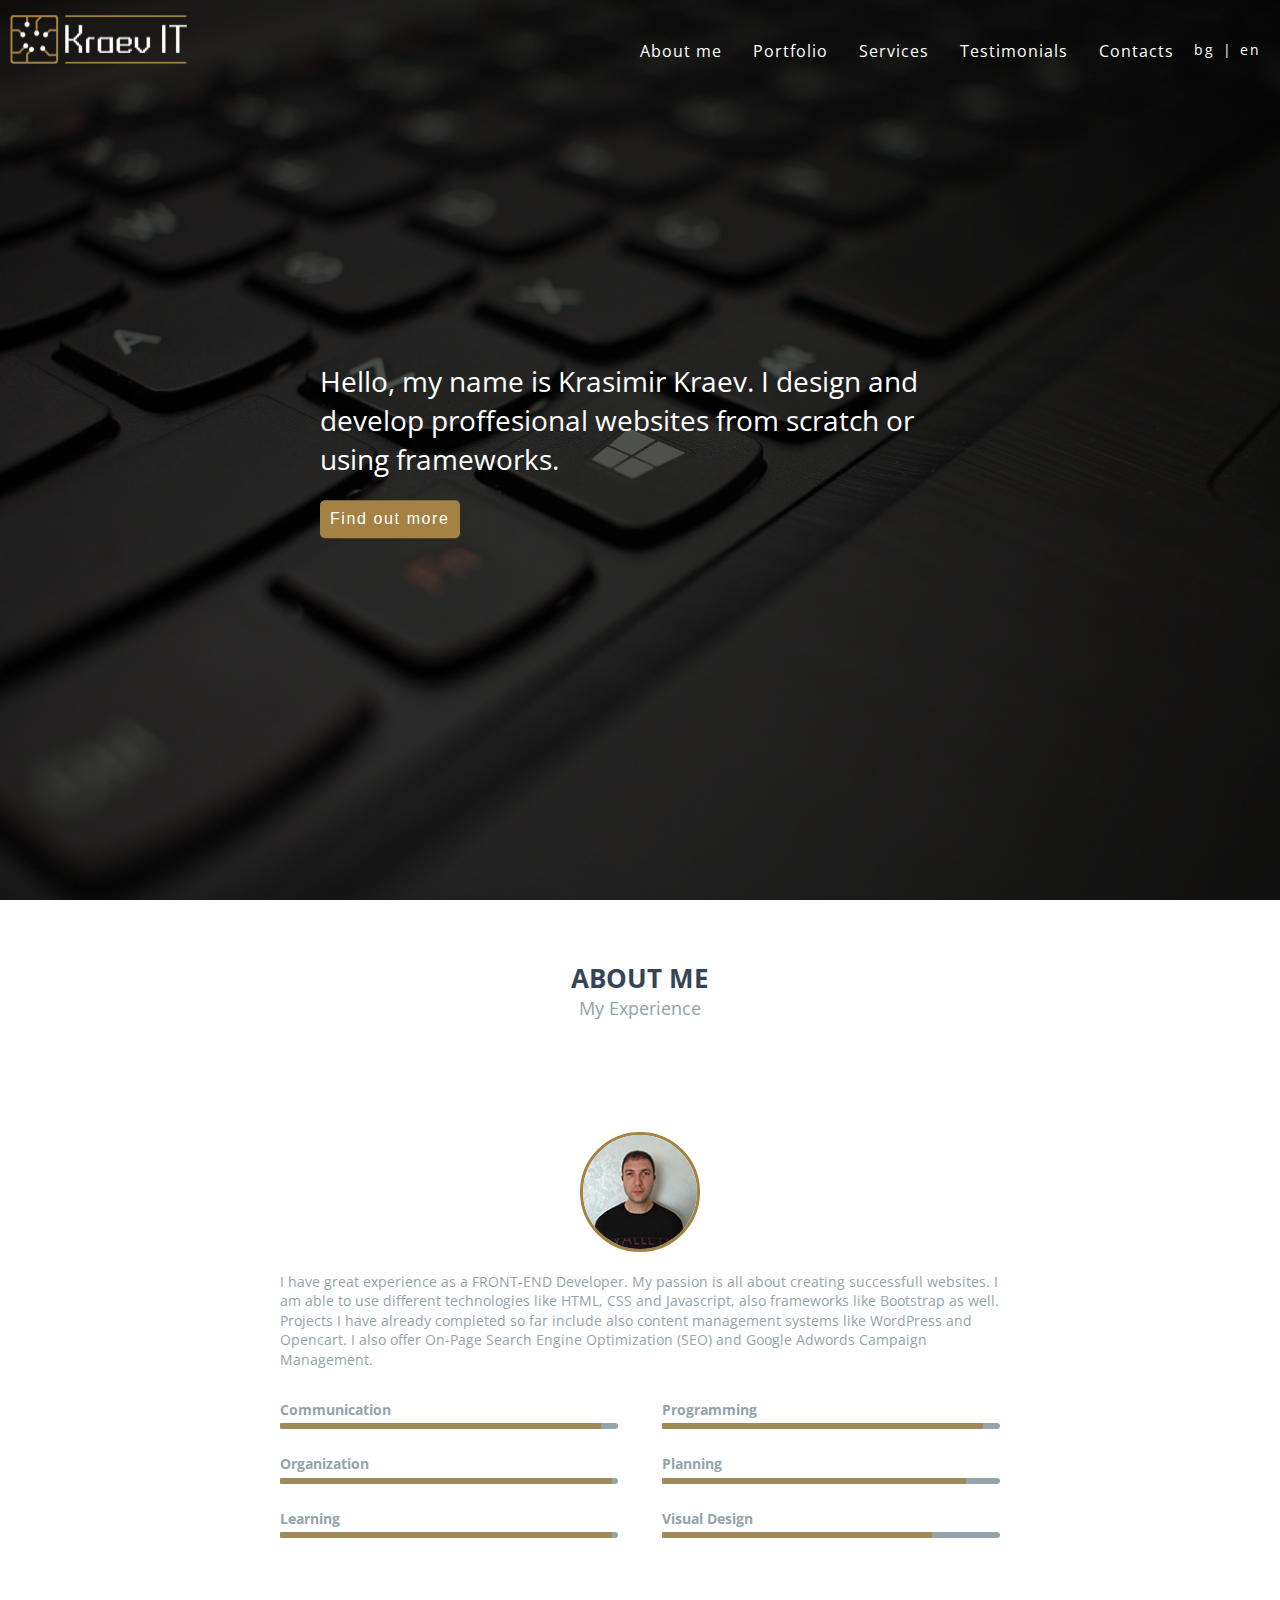
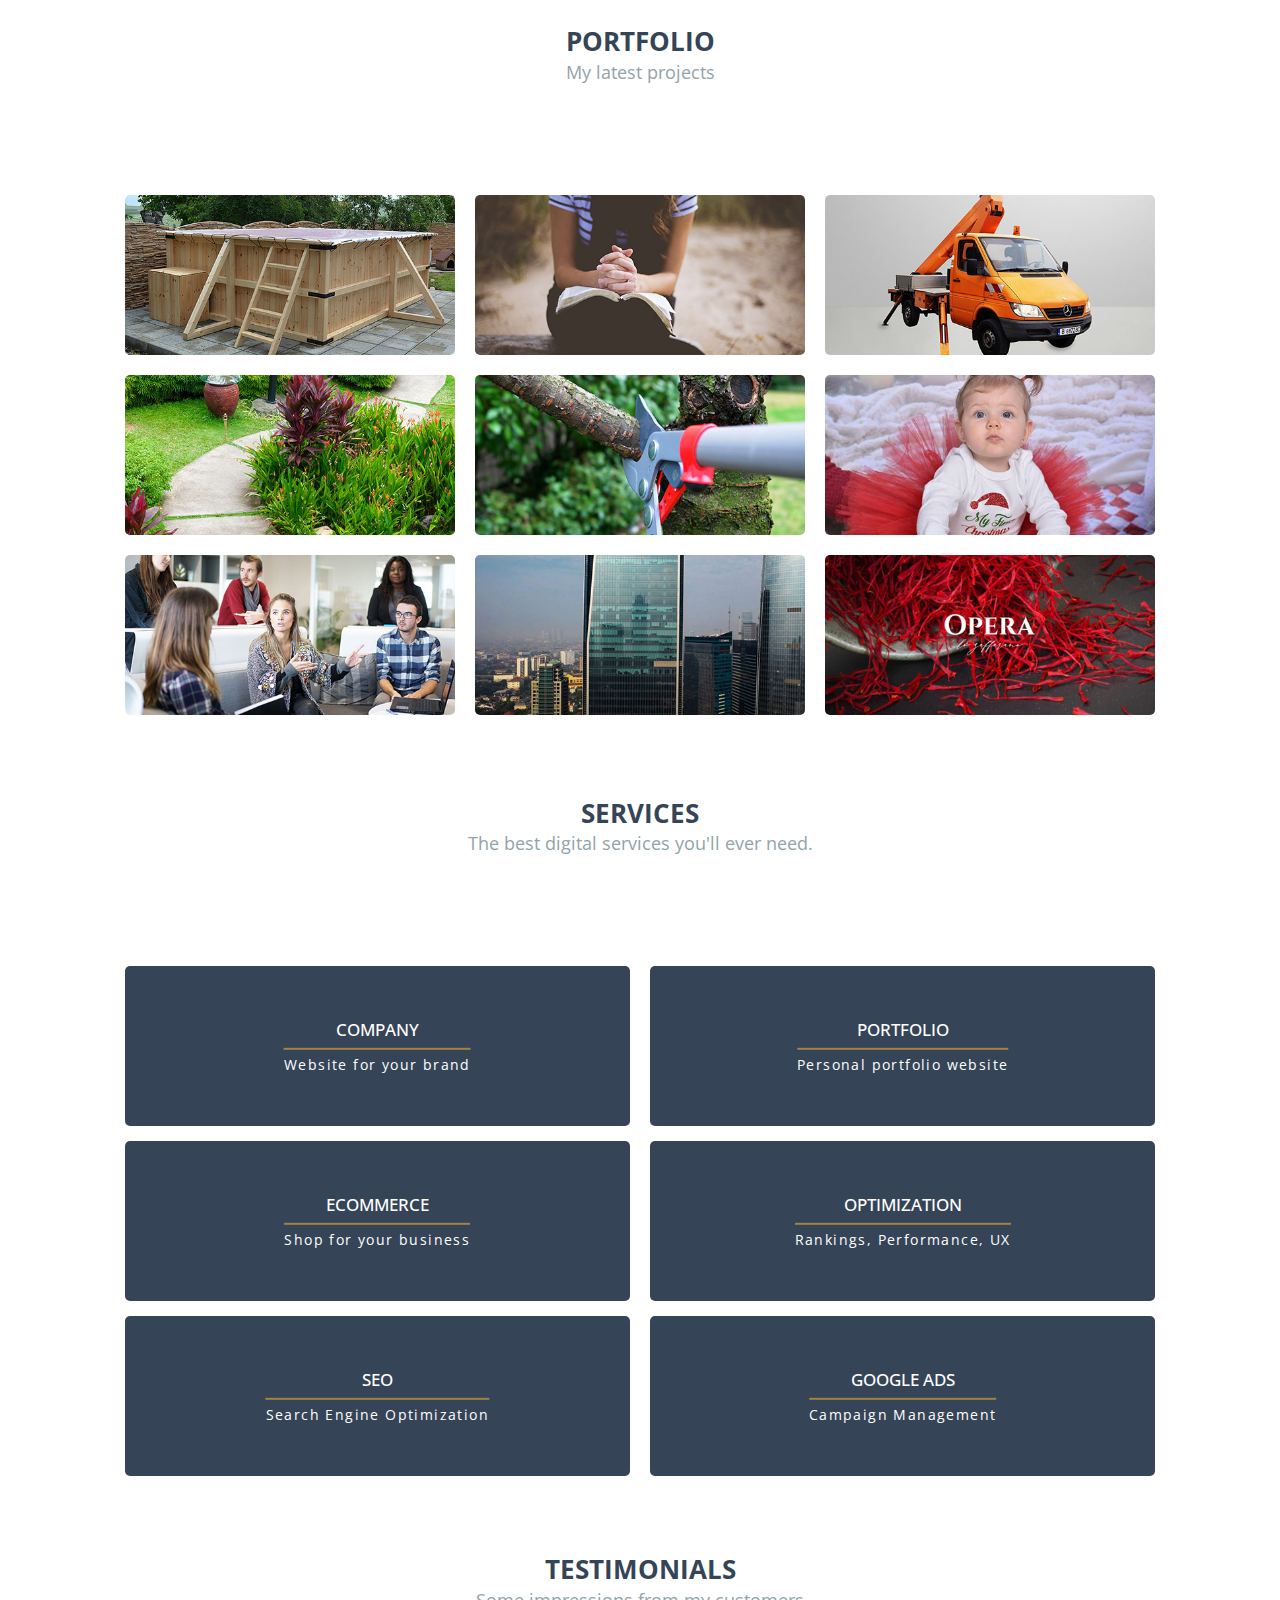
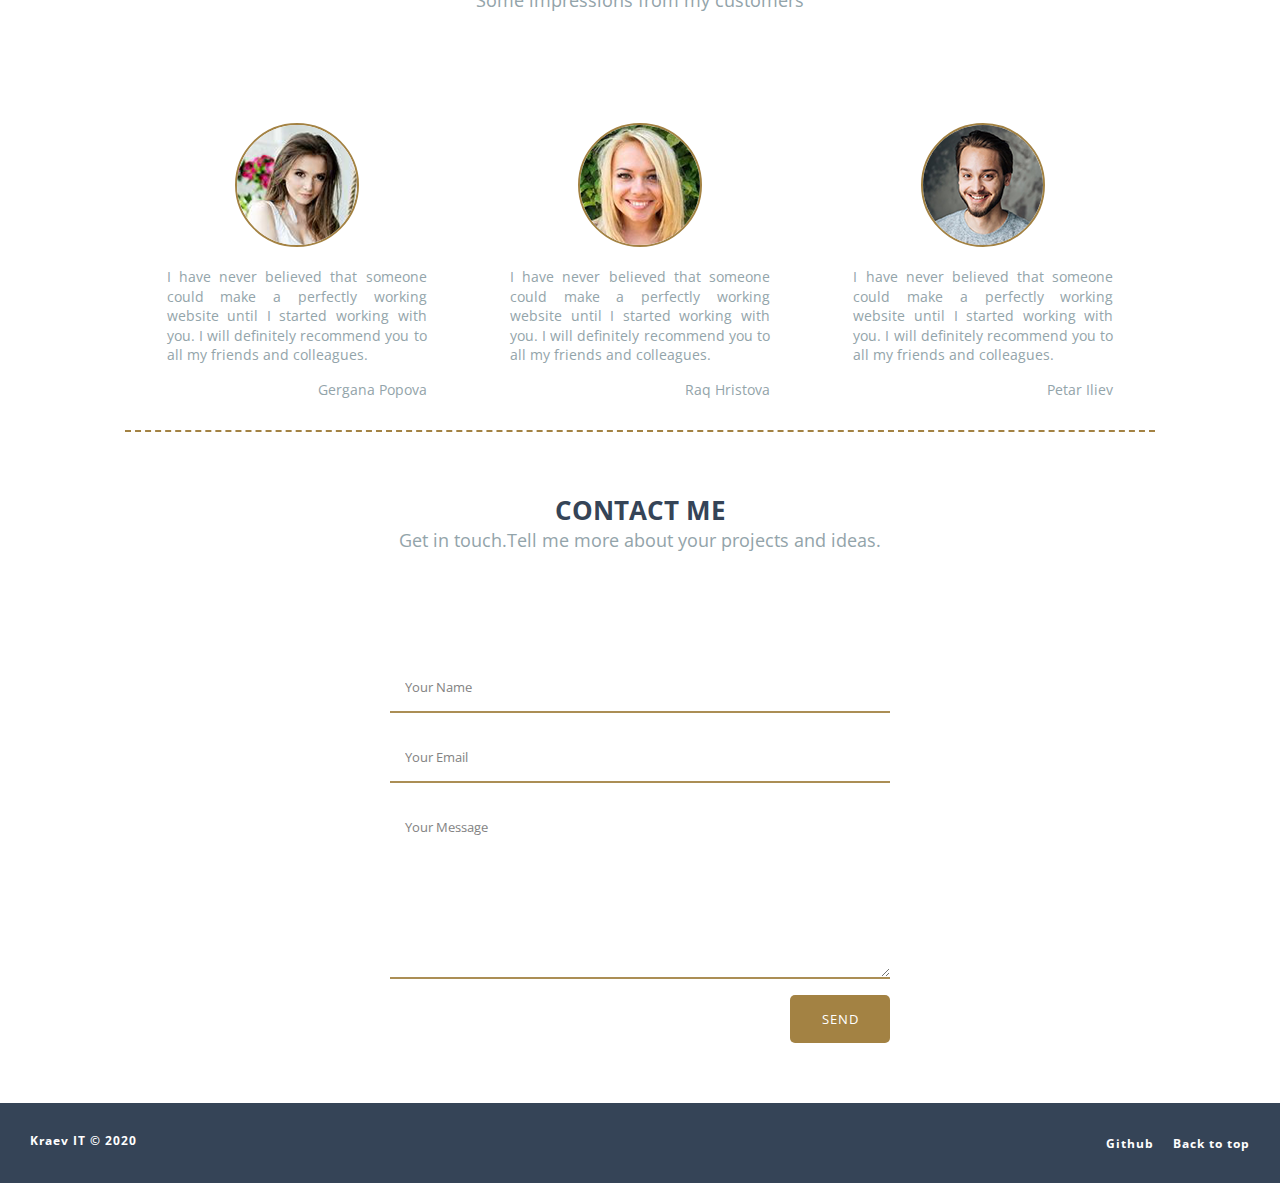
==== commit e4d0ceb9: "Init" ====
--- a/index.html
+++ b/index.html
@@ -8,8 +8,8 @@
   <title>Kraev IT | Portfolio</title>
 
   <!-- Favicon -->
-  <link rel="shortcut icon" type="image/png" href="/favicon.png">
-  <!-- <link rel="shortcut icon" type="image/png" href="https://kraevit.github.io/favicon.png"> -->
+  <link rel="shortcut icon" type="image/png" href="img/favicon.png">
+  <link rel="shortcut icon" type="image/png" href="https://kraevit.github.io/img/favicon.png">
 
   <!-- External CSS -->
   <link rel="stylesheet" type="text/css" href="css/style.css">
--- a/css/style.css
+++ b/css/style.css
@@ -94,12 +94,13 @@
 .hero__title {
   font-size: 28px;
   font-size: 2.8rem;
-  font-weight: 300;
+  font-weight: 400;
 }
 
 .hero__findout {
   font-size: 16px;
   font-size: 1.6rem;
+  font-weight: 400;
   letter-spacing: .1em;
   color: #fff;
   background-color: var(--secondary-color);
@@ -309,6 +310,7 @@
   background-size: cover;
   background-repeat: no-repeat;
   background-position: center center;
+  flex-basis: 100%;
 }
 
 .project__link {
--- a/css/responsive.css
+++ b/css/responsive.css
@@ -1,5 +1,5 @@
 /* 10.0 Resonsive */
-@media only screen and (min-width: 440px) {
+@media only screen and (min-width: 320px) {
 
   /* Logo */
   .logo {
@@ -49,6 +49,7 @@
     font-size: 28px;
     font-size: 2.8rem;
     font-weight: 300;
+    max-width: 710px;
   }
 
   .hero--overlay {
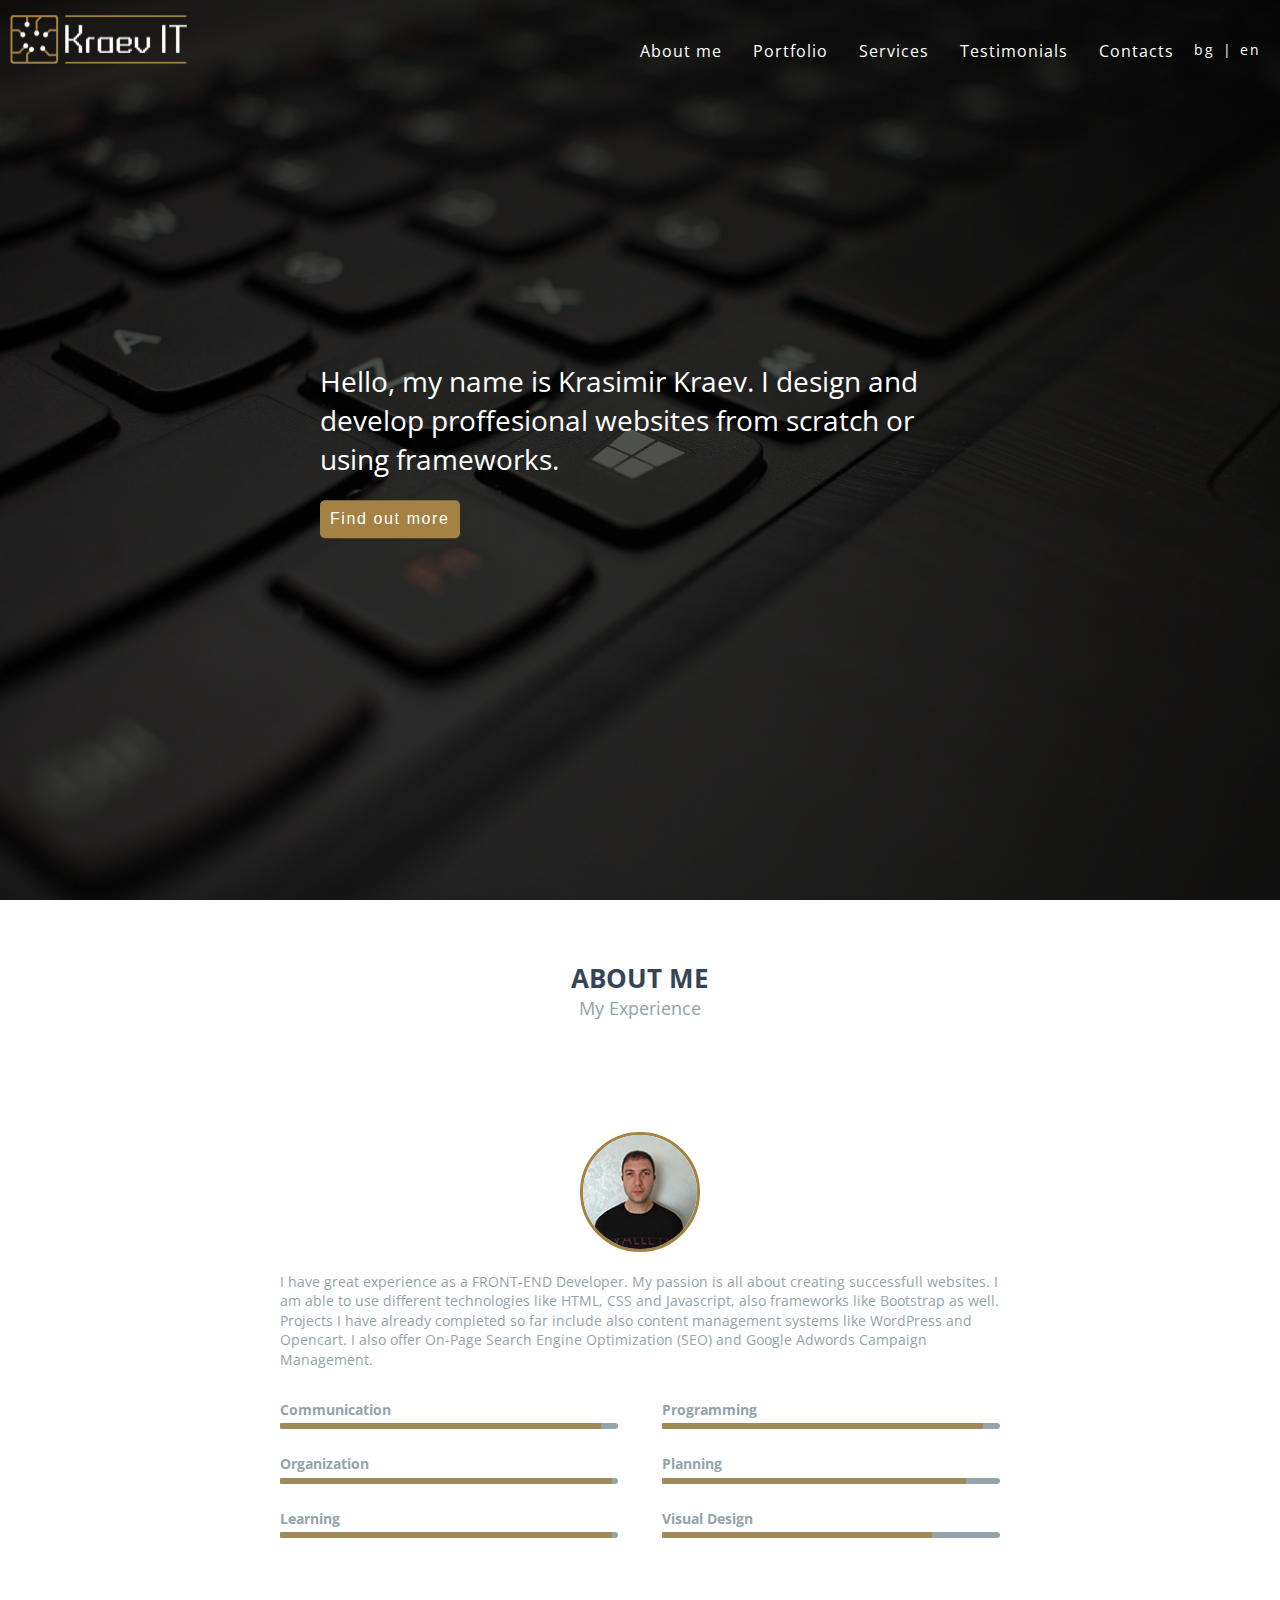
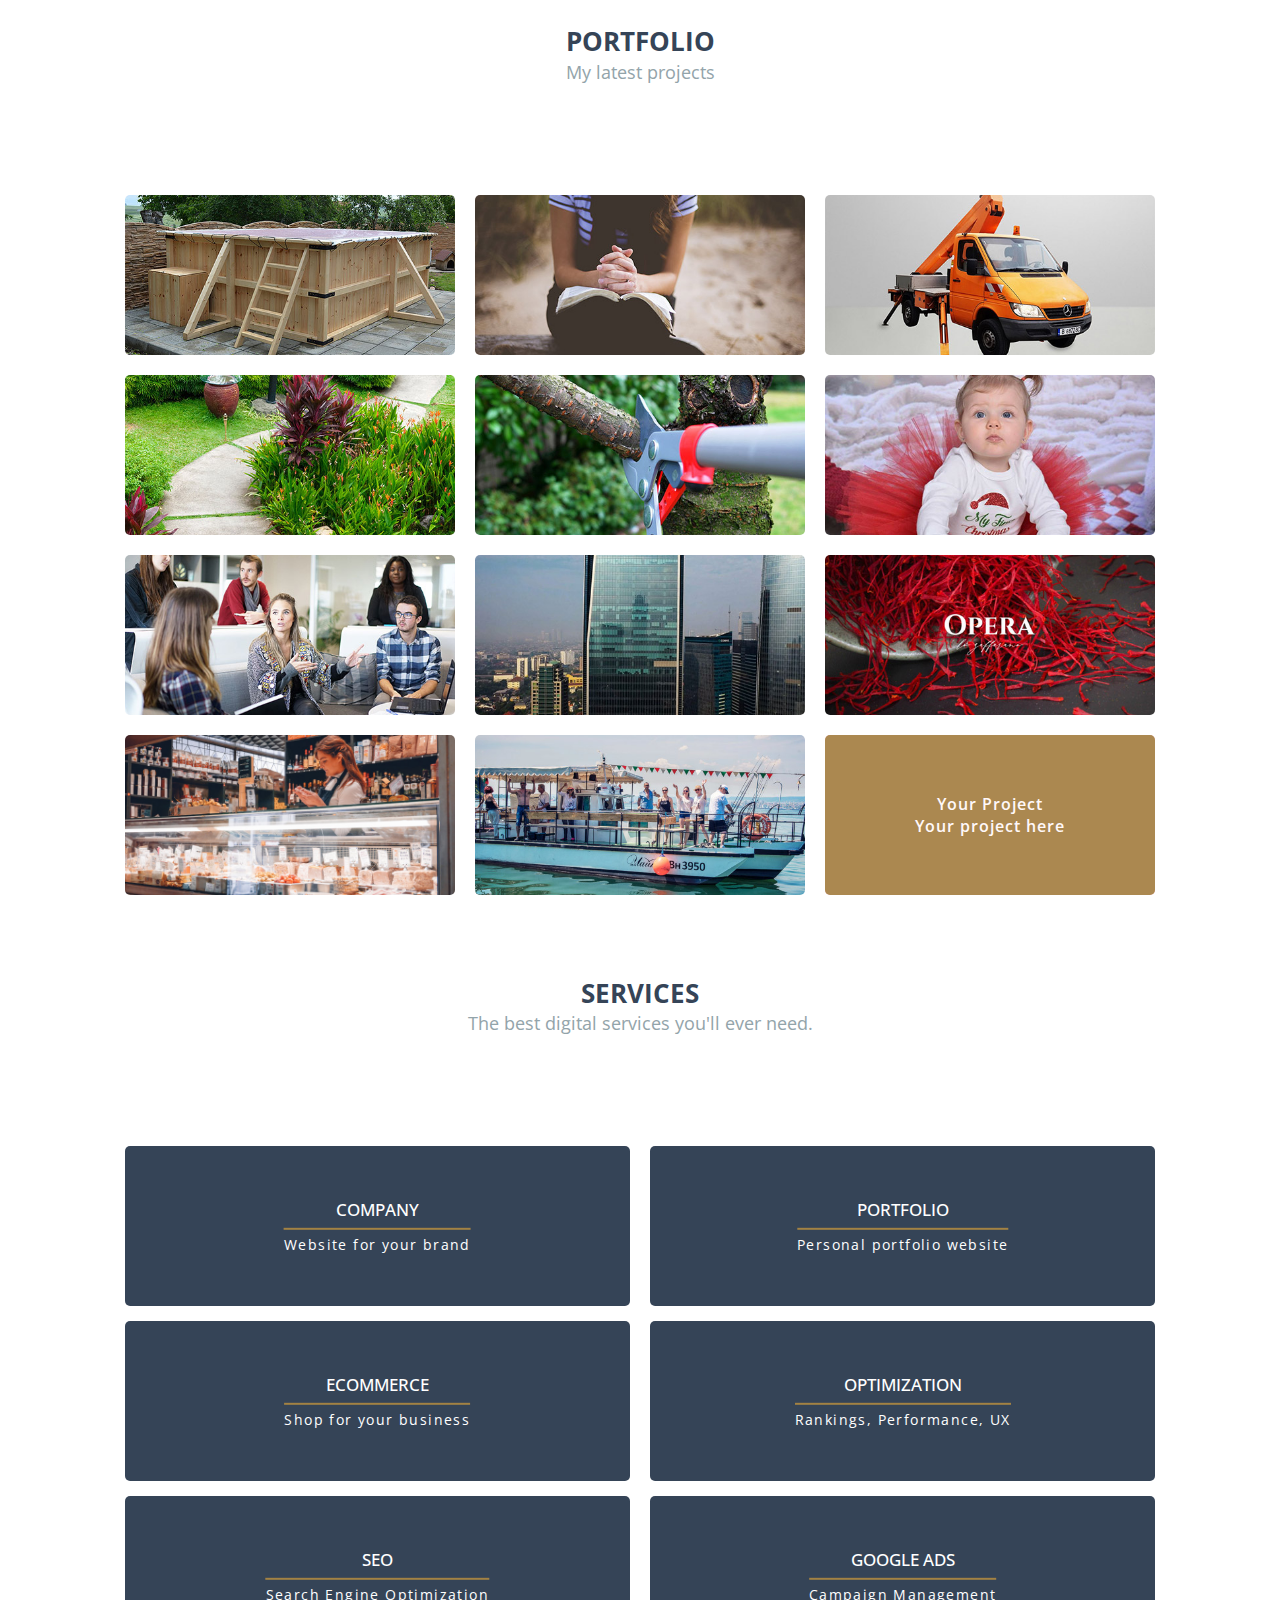
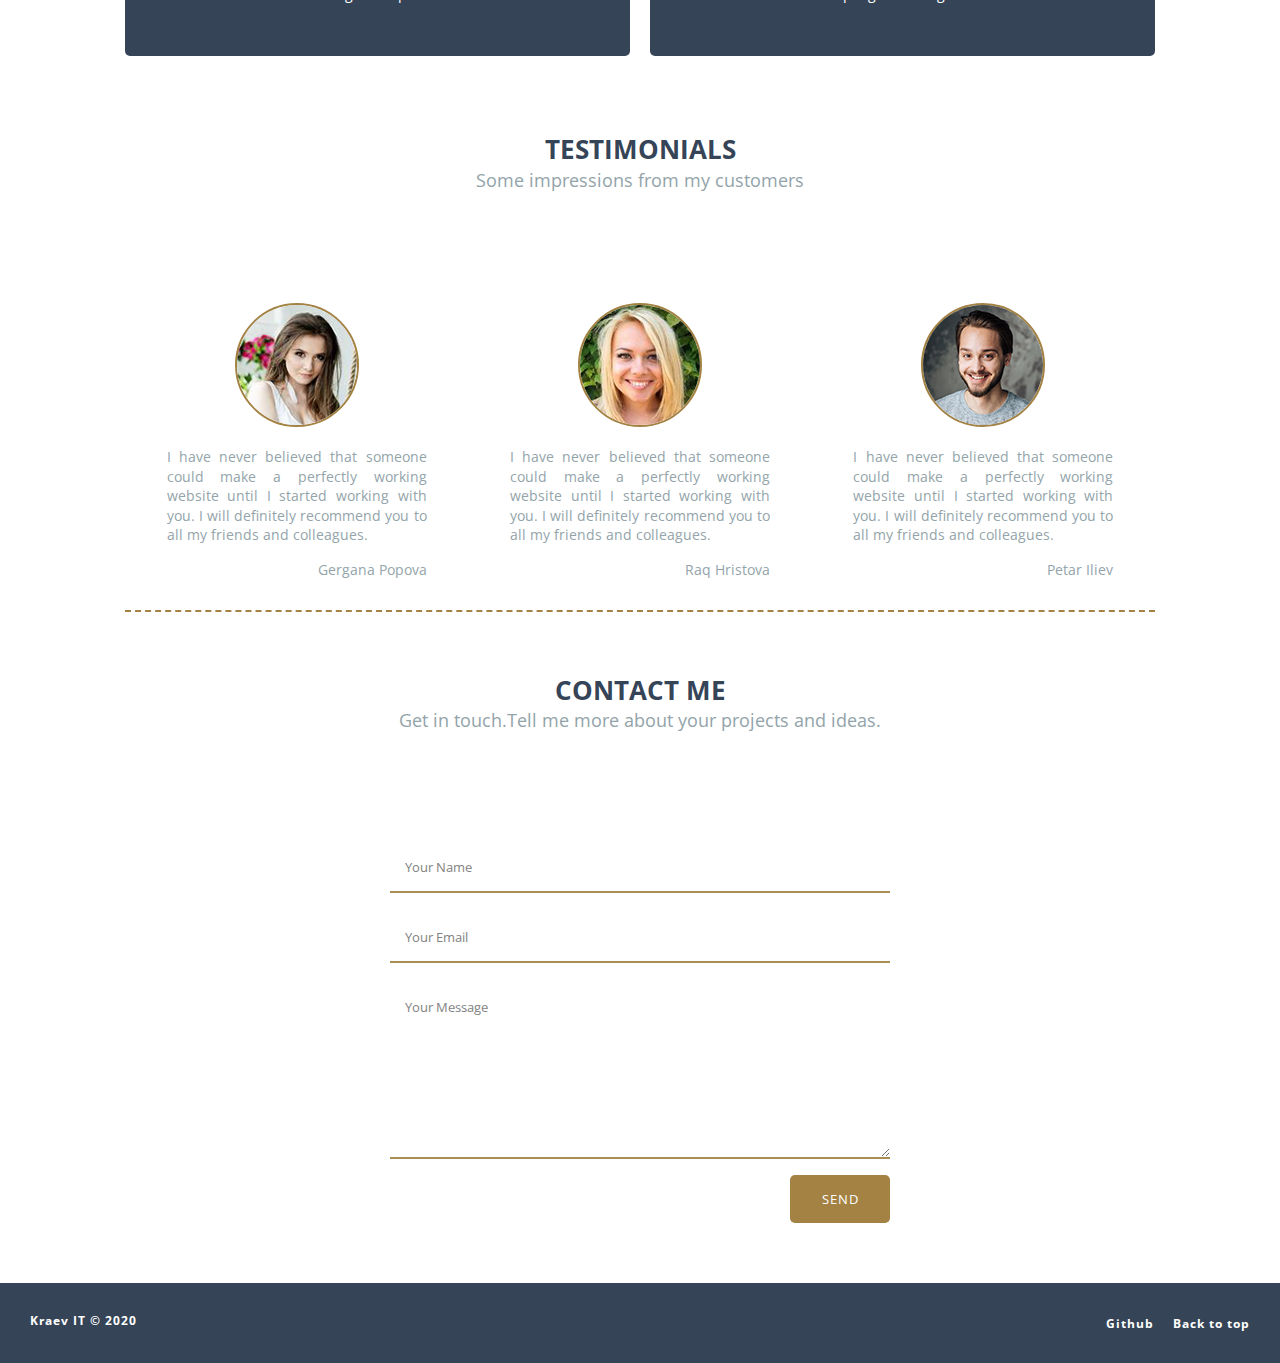
==== commit cbd6bbc0: "added project to portfolio section" ====
--- a/index.html
+++ b/index.html
@@ -254,6 +254,27 @@
           </a>
         </div>
 
+        <!-- Zamasata.BG -->
+        <div class="project project--zamasata">
+          <a class="project__link" href="https://zamasata.bg/index.php?route=common/home" target="_bkank">
+            <span class="project__name">Zamasata-BG <br> Ecommerce</span>
+          </a>
+        </div>
+
+        <!-- Partyship-Chaika -->
+        <div class="project project--korab">
+          <a class="project__link" href="https://partyship-chaika.com/" target="_bkank">
+            <span class="project__name">Partyship-Chaika <br> On-Page SEO</span>
+          </a>
+        </div>
+        
+        <!-- Your Project Here -->
+        <div class="project project--your">
+          <a class="project__link" href="" target="_bkank">
+            <span class="project__name">Your Project <br> Your project here</span>
+          </a>
+        </div>
+
       </div>
     </section>
 
--- a/css/style.css
+++ b/css/style.css
@@ -92,9 +92,9 @@
 }
 
 .hero__title {
+  font-weight: 400;
   font-size: 28px;
   font-size: 2.8rem;
-  font-weight: 400;
 }
 
 .hero__findout {
@@ -376,6 +376,17 @@
  background-image: url("../img/projects/operalozafferano.jpg"); 
 }
 
+.project--zamasata {
+  background-image: url("../img/projects/zamasata.jpg"); 
+}
+
+.project--korab {
+  background-image: url("../img/projects/korab.jpg"); 
+}
+
+.project--your .project__link {
+  display: block;
+}
 
 /*7.0 Testimonials*/
 .testimonials-container {
--- a/css/responsive.css
+++ b/css/responsive.css
@@ -1,5 +1,5 @@
 /* 10.0 Resonsive */
-@media only screen and (min-width: 320px) {
+@media only screen and (min-width: 440px) {
 
   /* Logo */
   .logo {
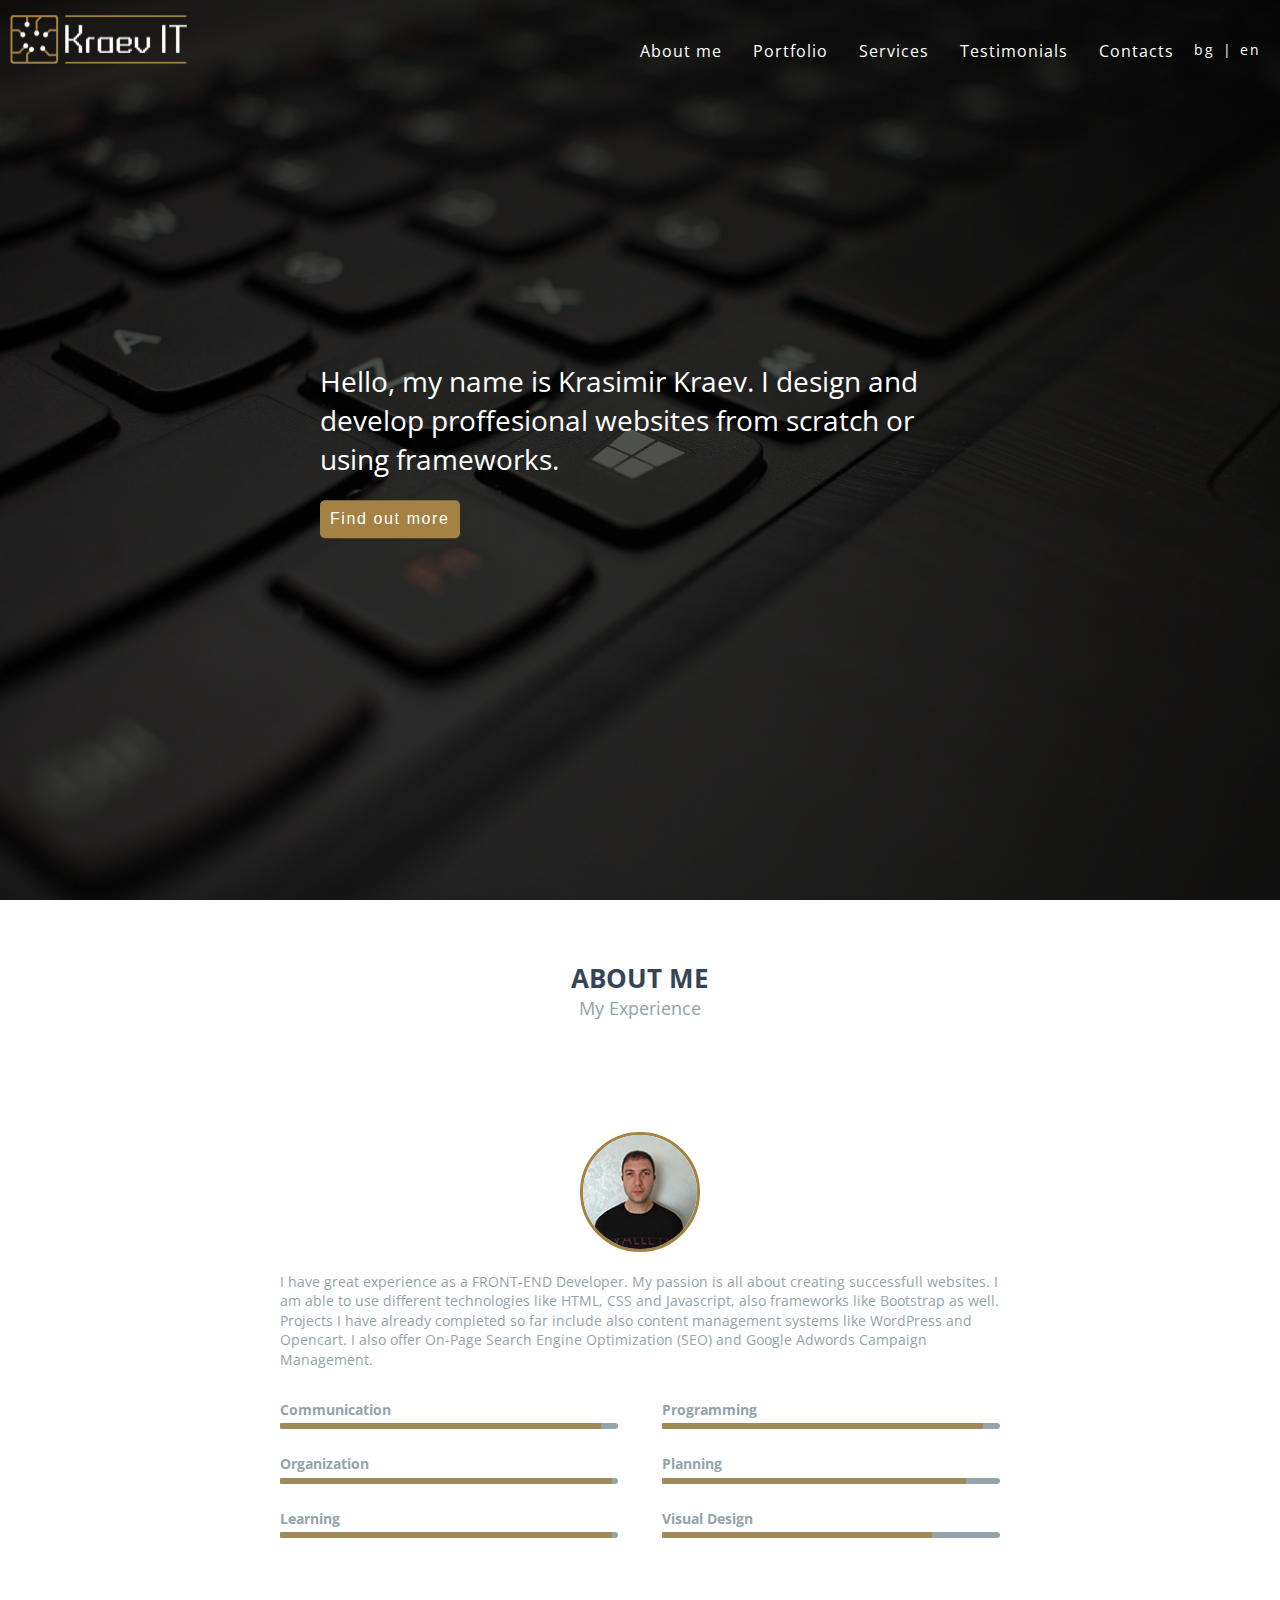
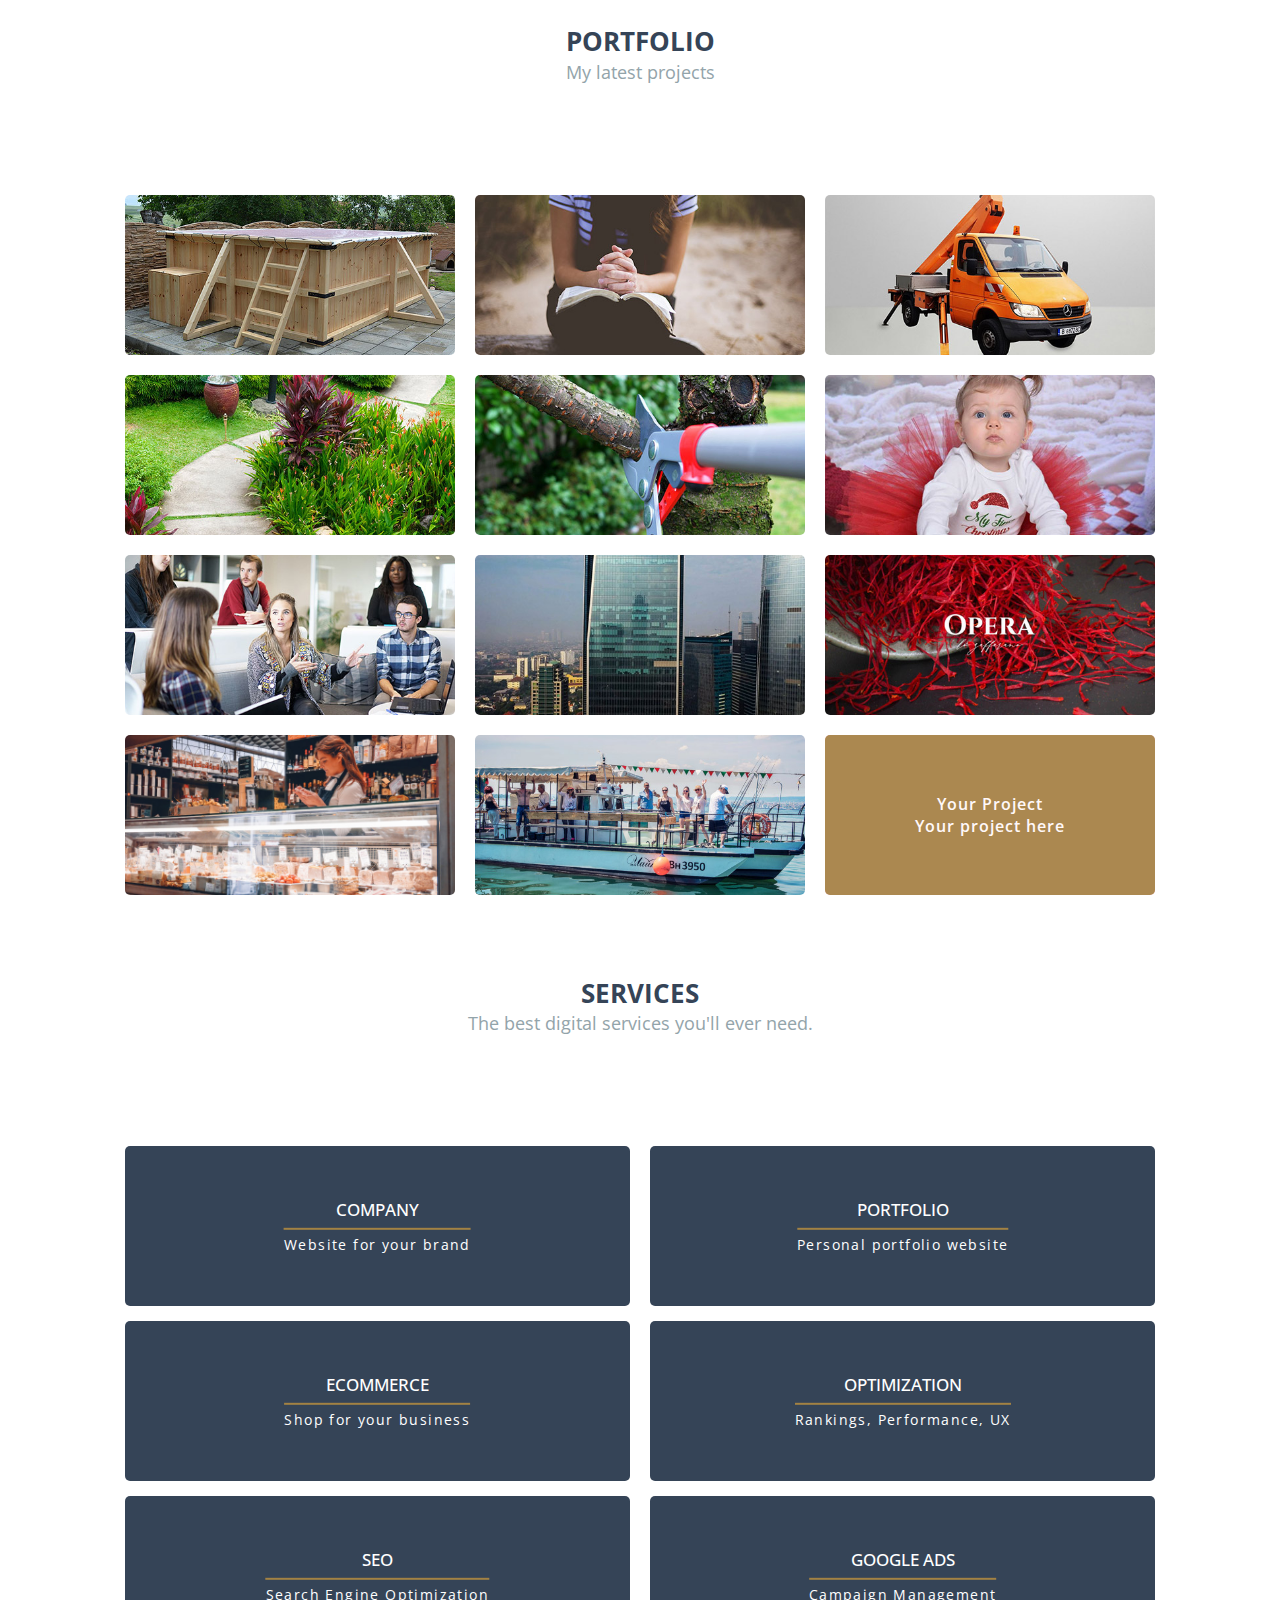
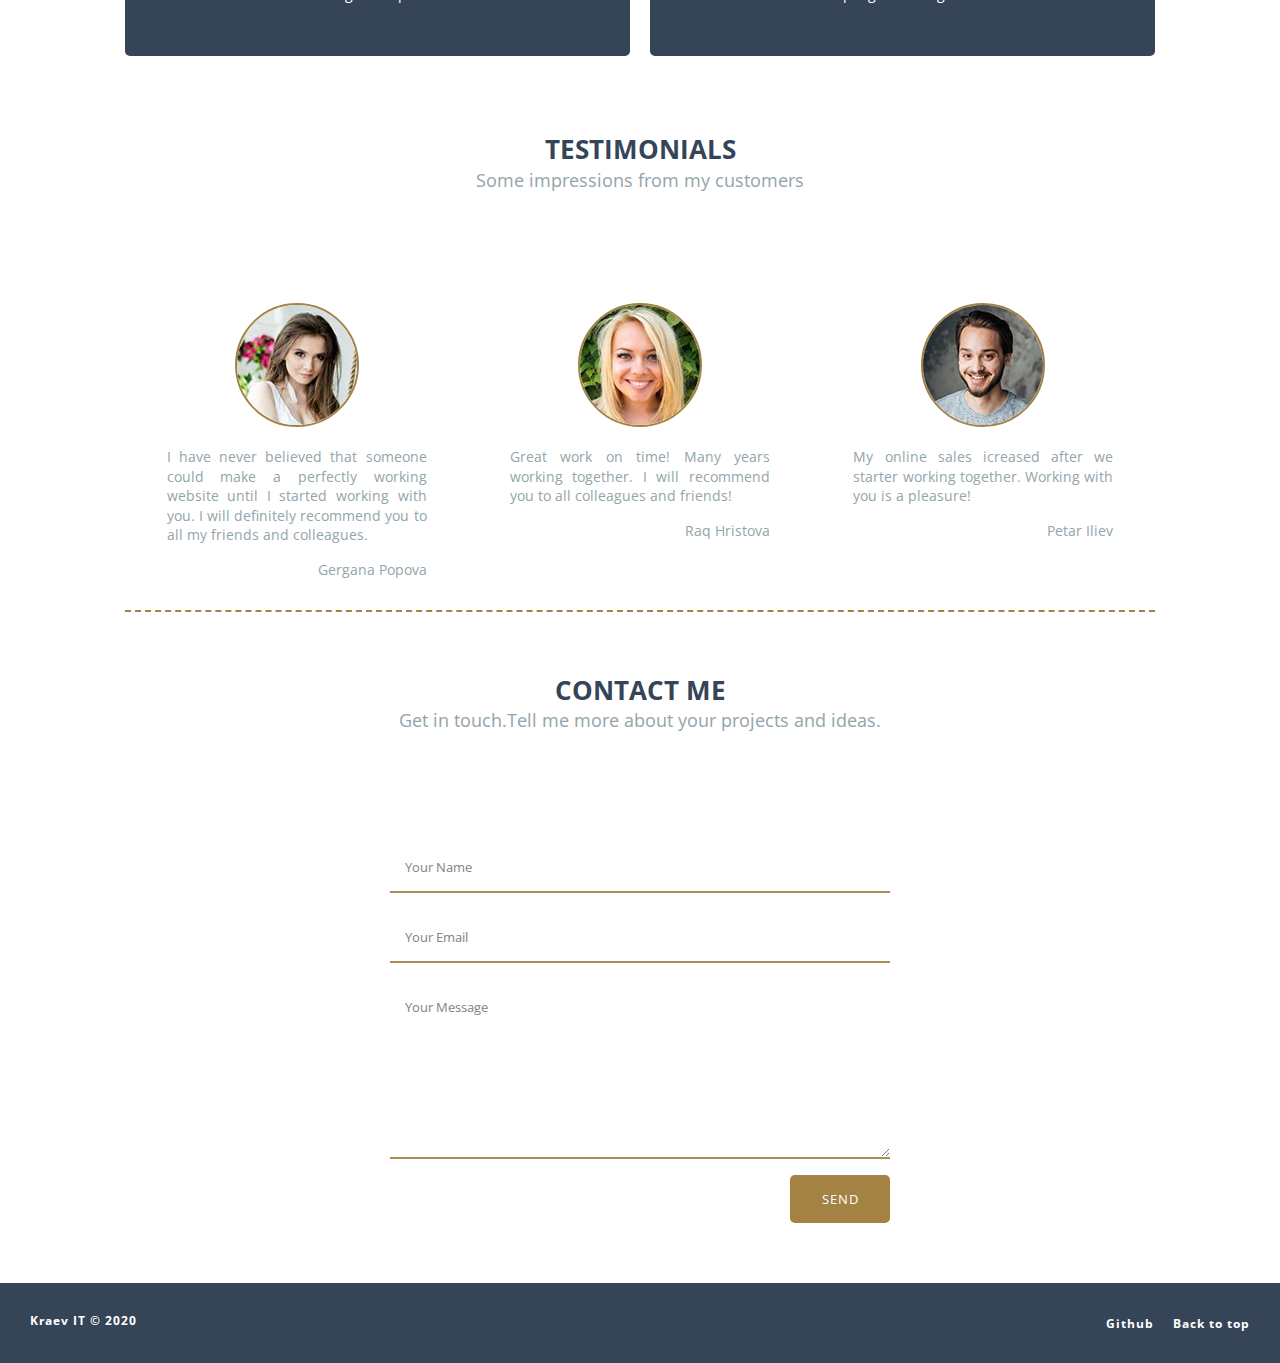
==== commit 777c44ca: "added new testimonial" ====
--- a/index.html
+++ b/index.html
@@ -355,13 +355,13 @@
 
         <div class="testimonial">
           <img class="testimonial__img" src="img/clients/raq.png" alt="">
-          <p class="testimonial__comment">I have never believed that someone could make a perfectly working website until I started working with you. I will definitely recommend you to all my friends and colleagues.</p>
+          <p class="testimonial__comment">Great work on time! Many years working together. I will recommend you to all colleagues and friends!</p>
           <span class="testimonial__author">Raq Hristova</span>
         </div>
 
         <div class="testimonial">
           <img class="testimonial__img" src="img/clients/petar.png" alt="">
-          <p class="testimonial__comment">I have never believed that someone could make a perfectly working website until I started working with you. I will definitely recommend you to all my friends and colleagues.</p>
+          <p class="testimonial__comment">My online sales icreased after we starter working together. Working with you is a pleasure!</p>
           <span class="testimonial__author">Petar Iliev</span>
         </div>
       </div>
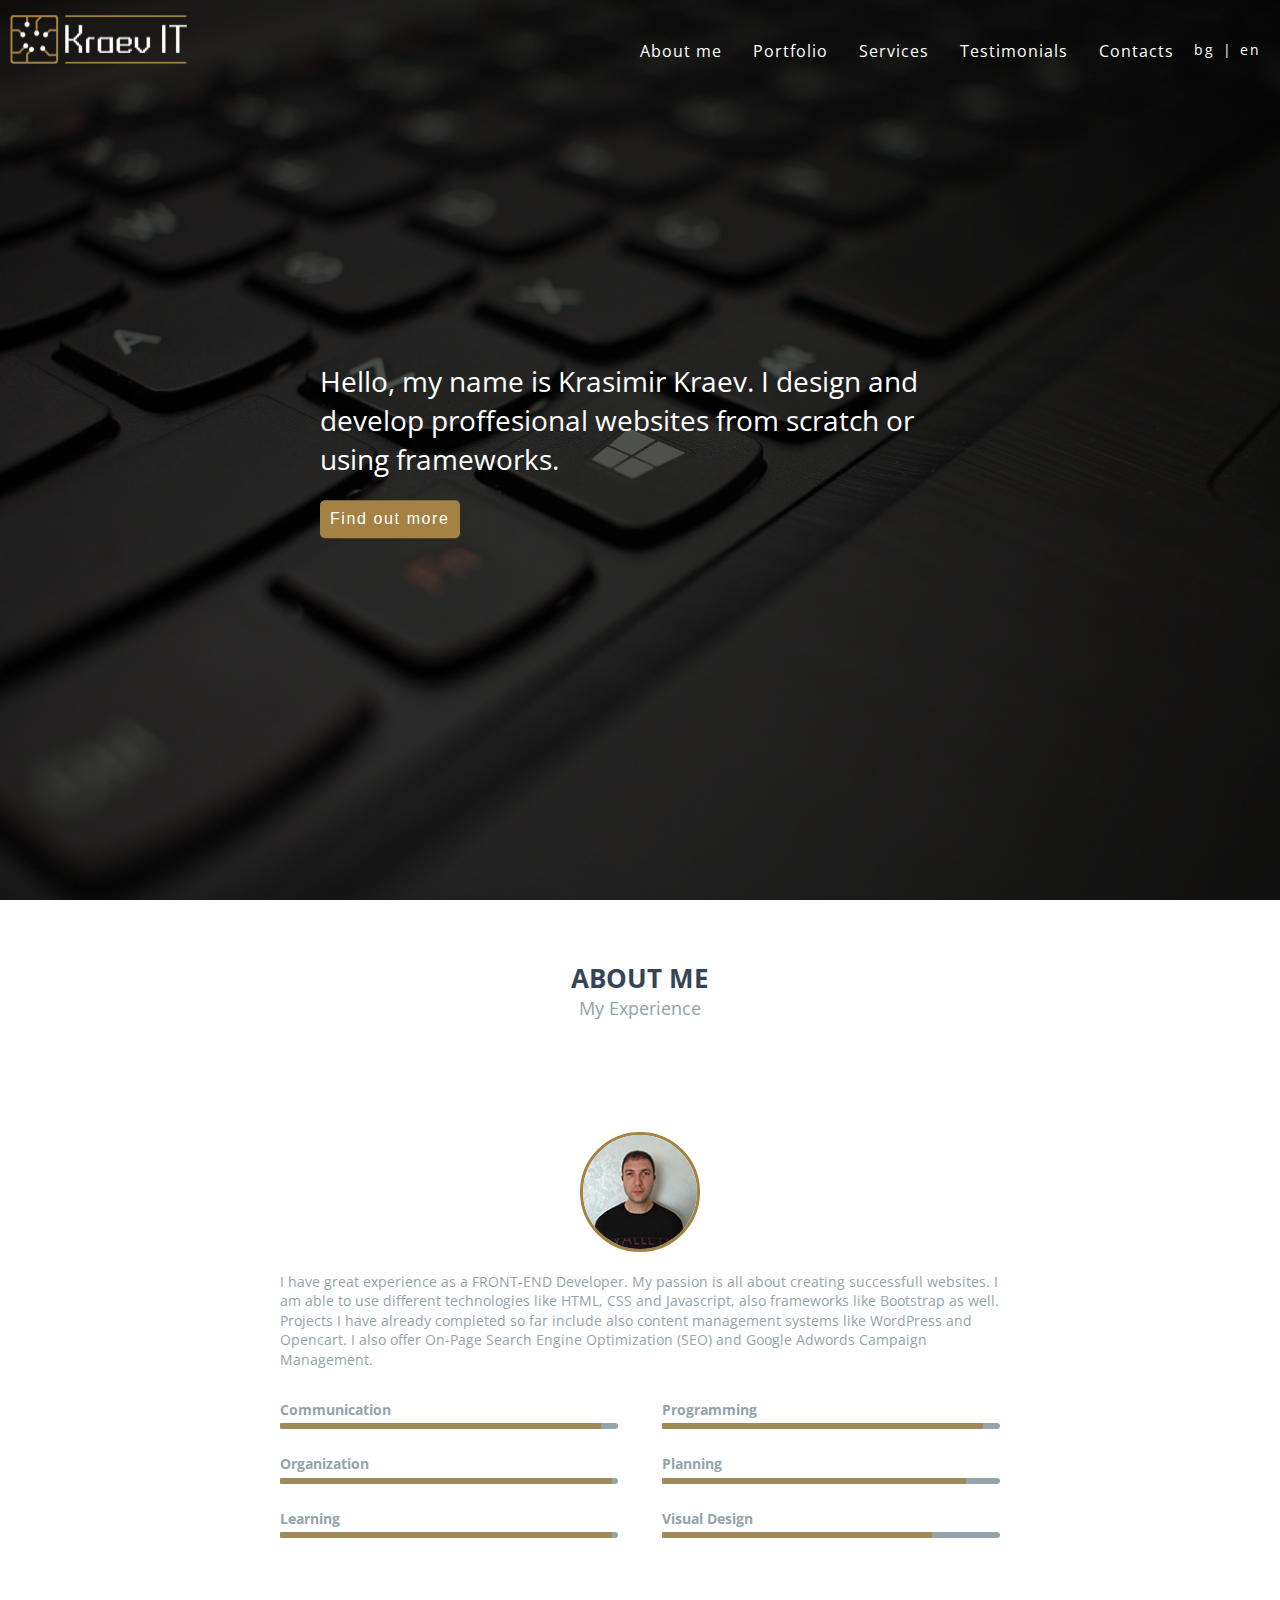
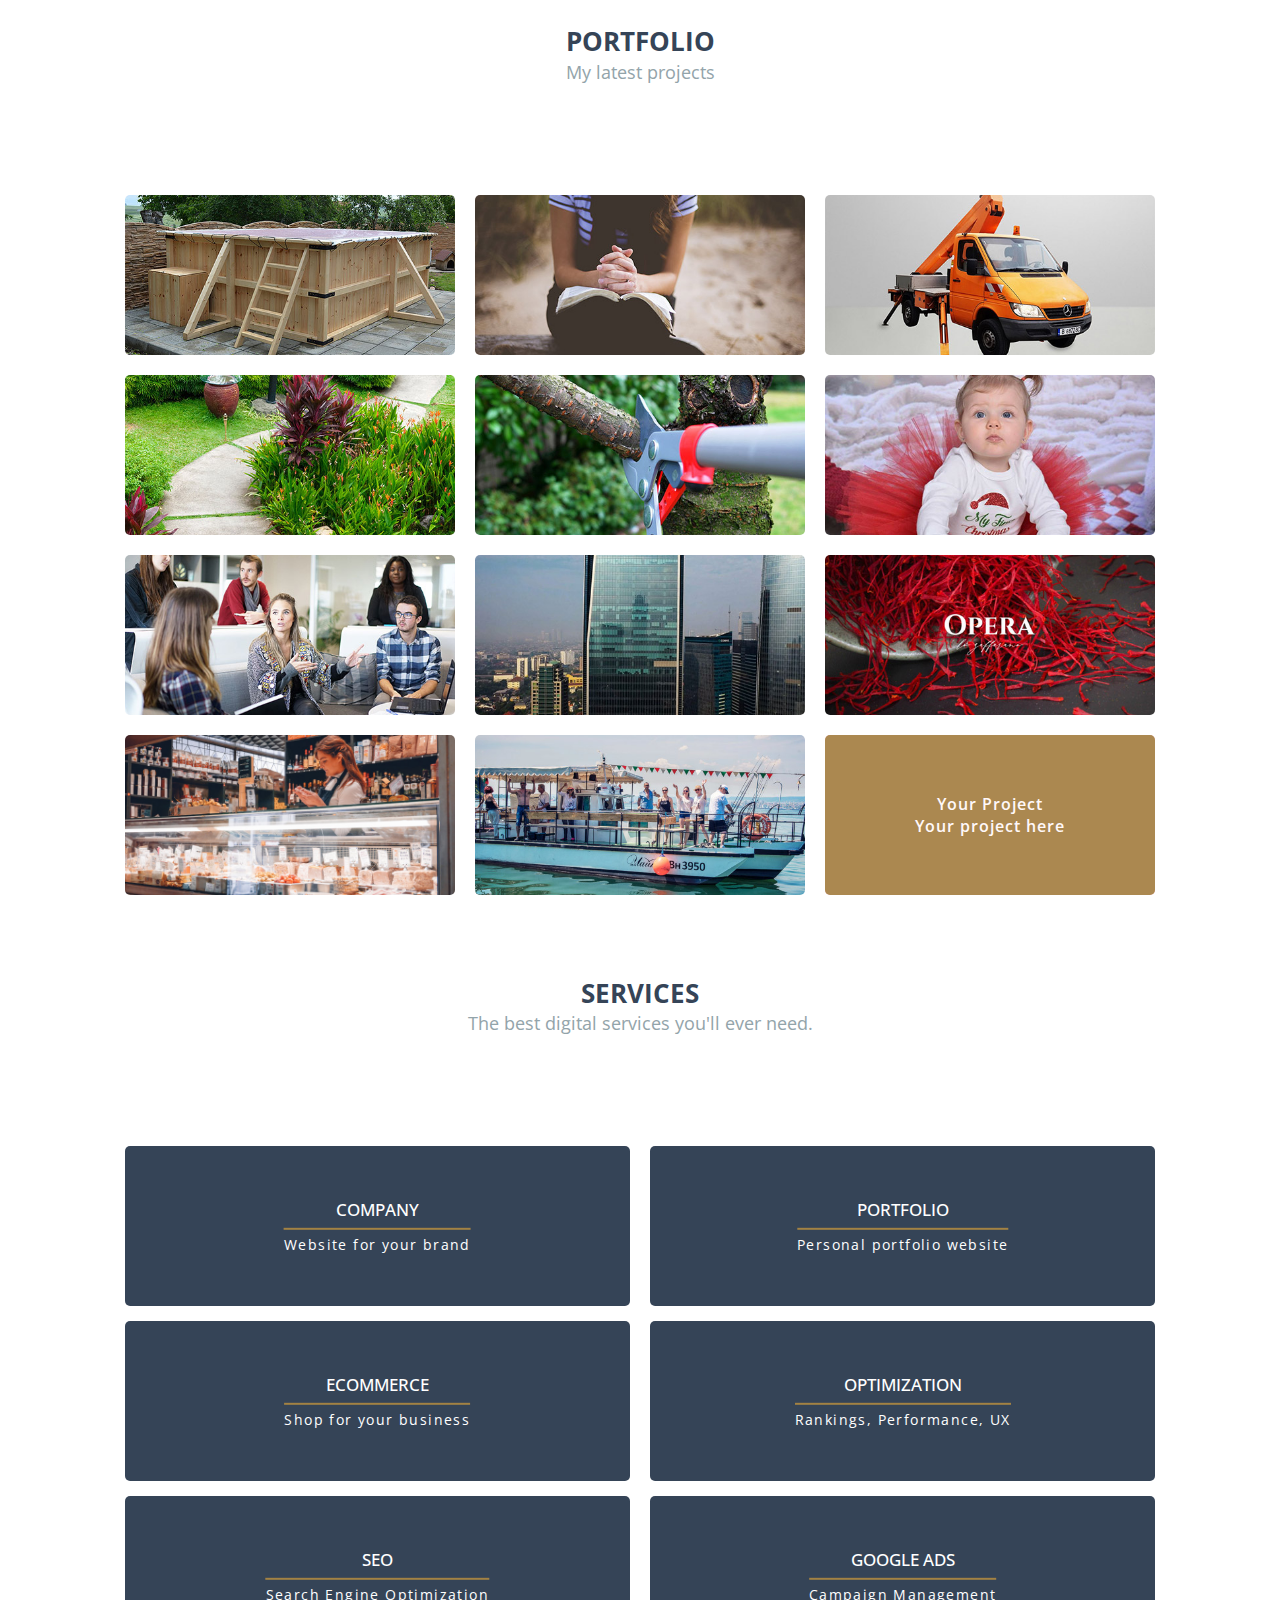
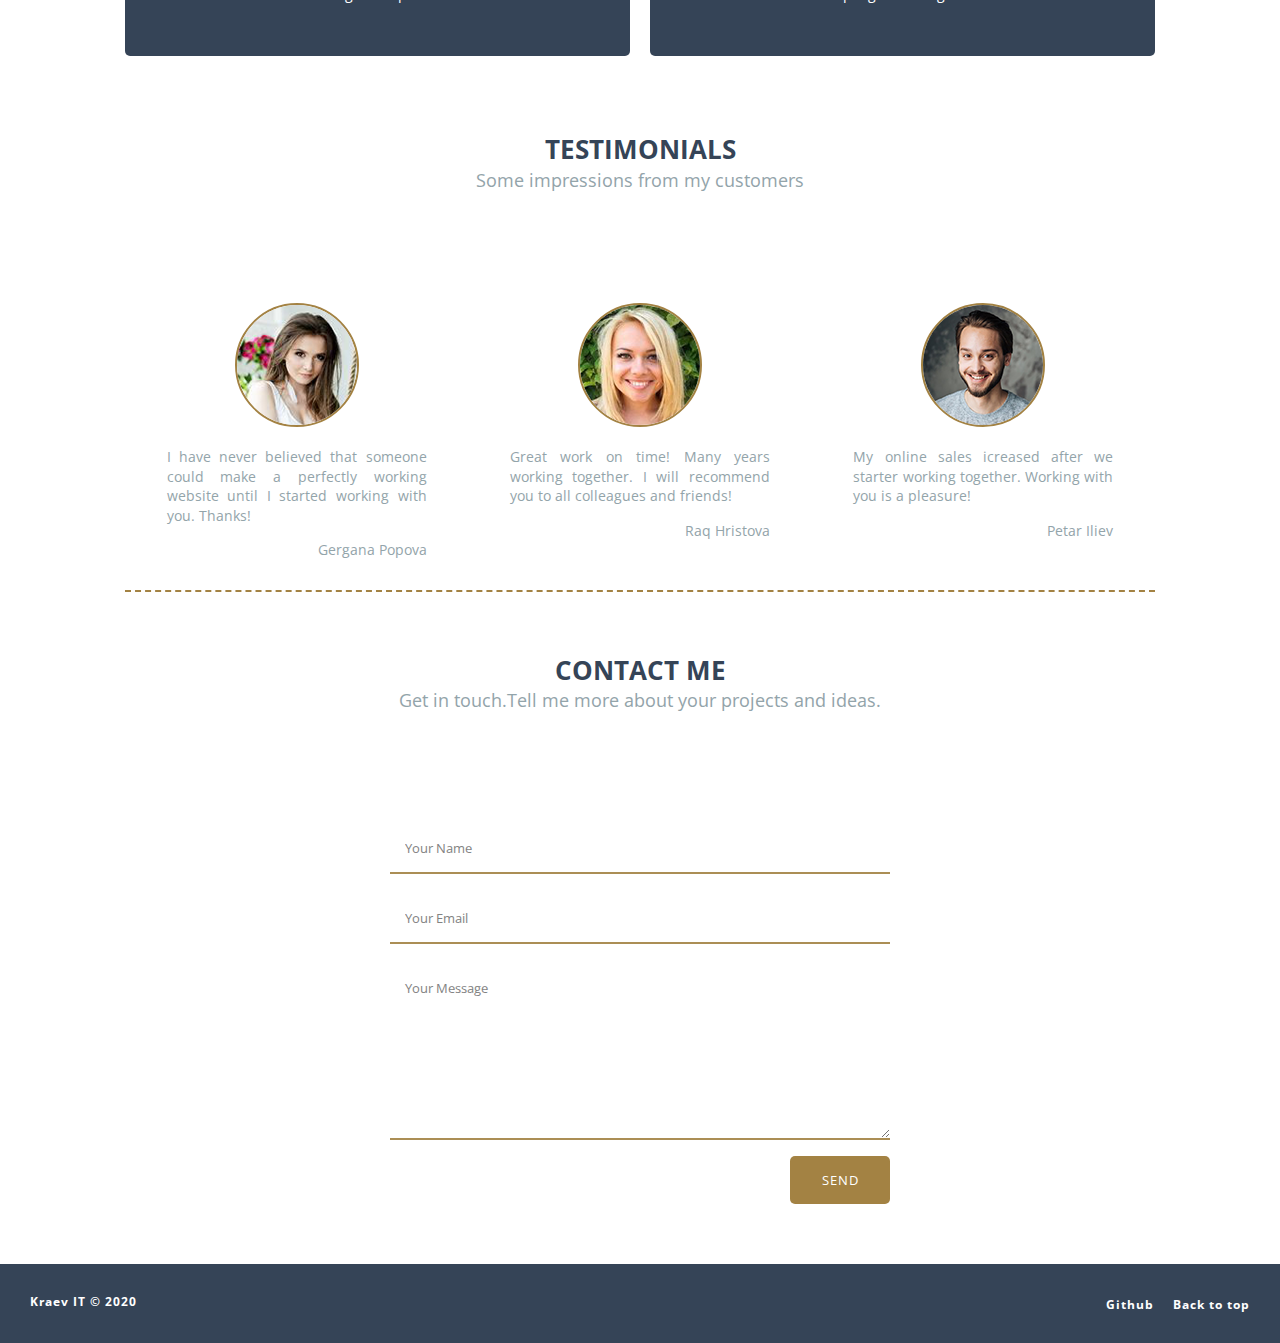
==== commit 9eb6fe86: "added new testimonial" ====
--- a/index.html
+++ b/index.html
@@ -349,7 +349,7 @@
       <div class="testimonials-container">
         <div class="testimonial">
           <img class="testimonial__img" src="img/clients/geri.png" alt="">
-          <p class="testimonial__comment">I have never believed that someone could make a perfectly working website until I started working with you. I will definitely recommend you to all my friends and colleagues.</p>
+          <p class="testimonial__comment">I have never believed that someone could make a perfectly working website until I started working with you. Thanks!</p>
           <span class="testimonial__author">Gergana Popova</span>
         </div>
 
